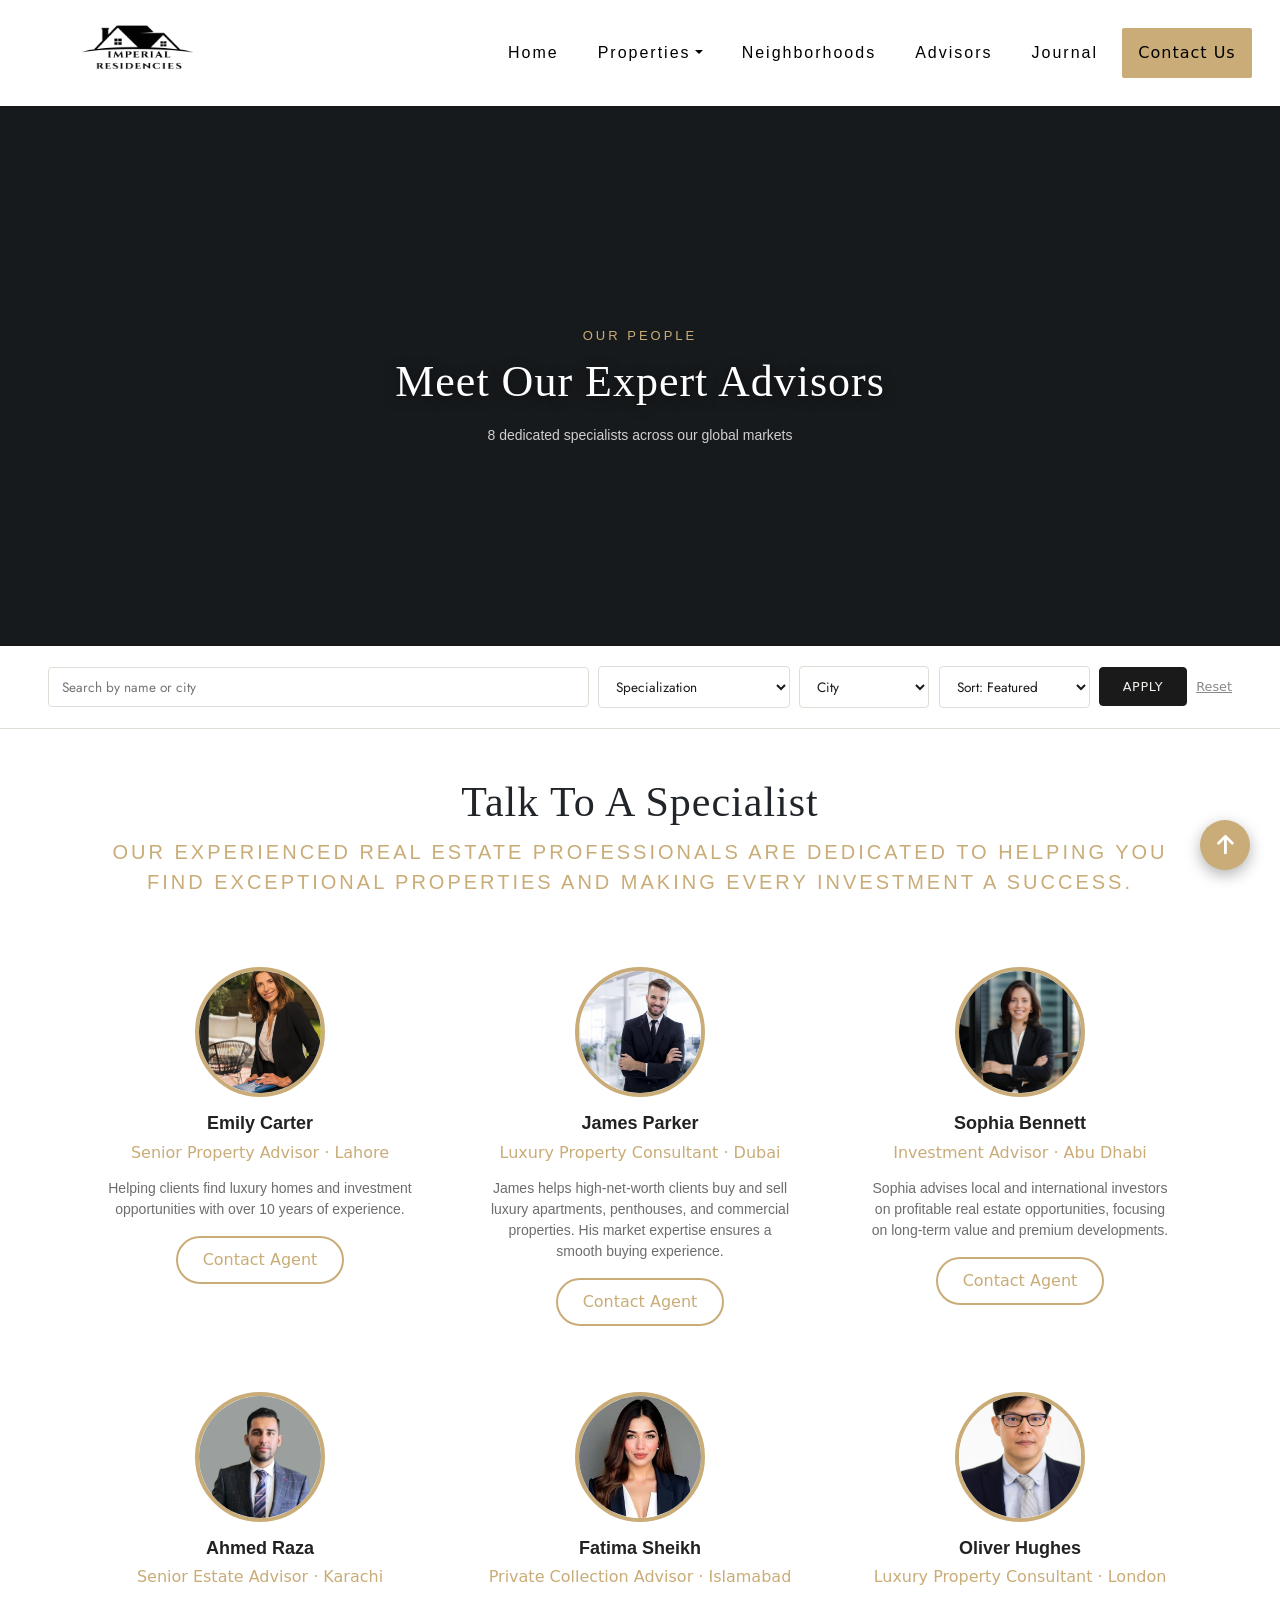
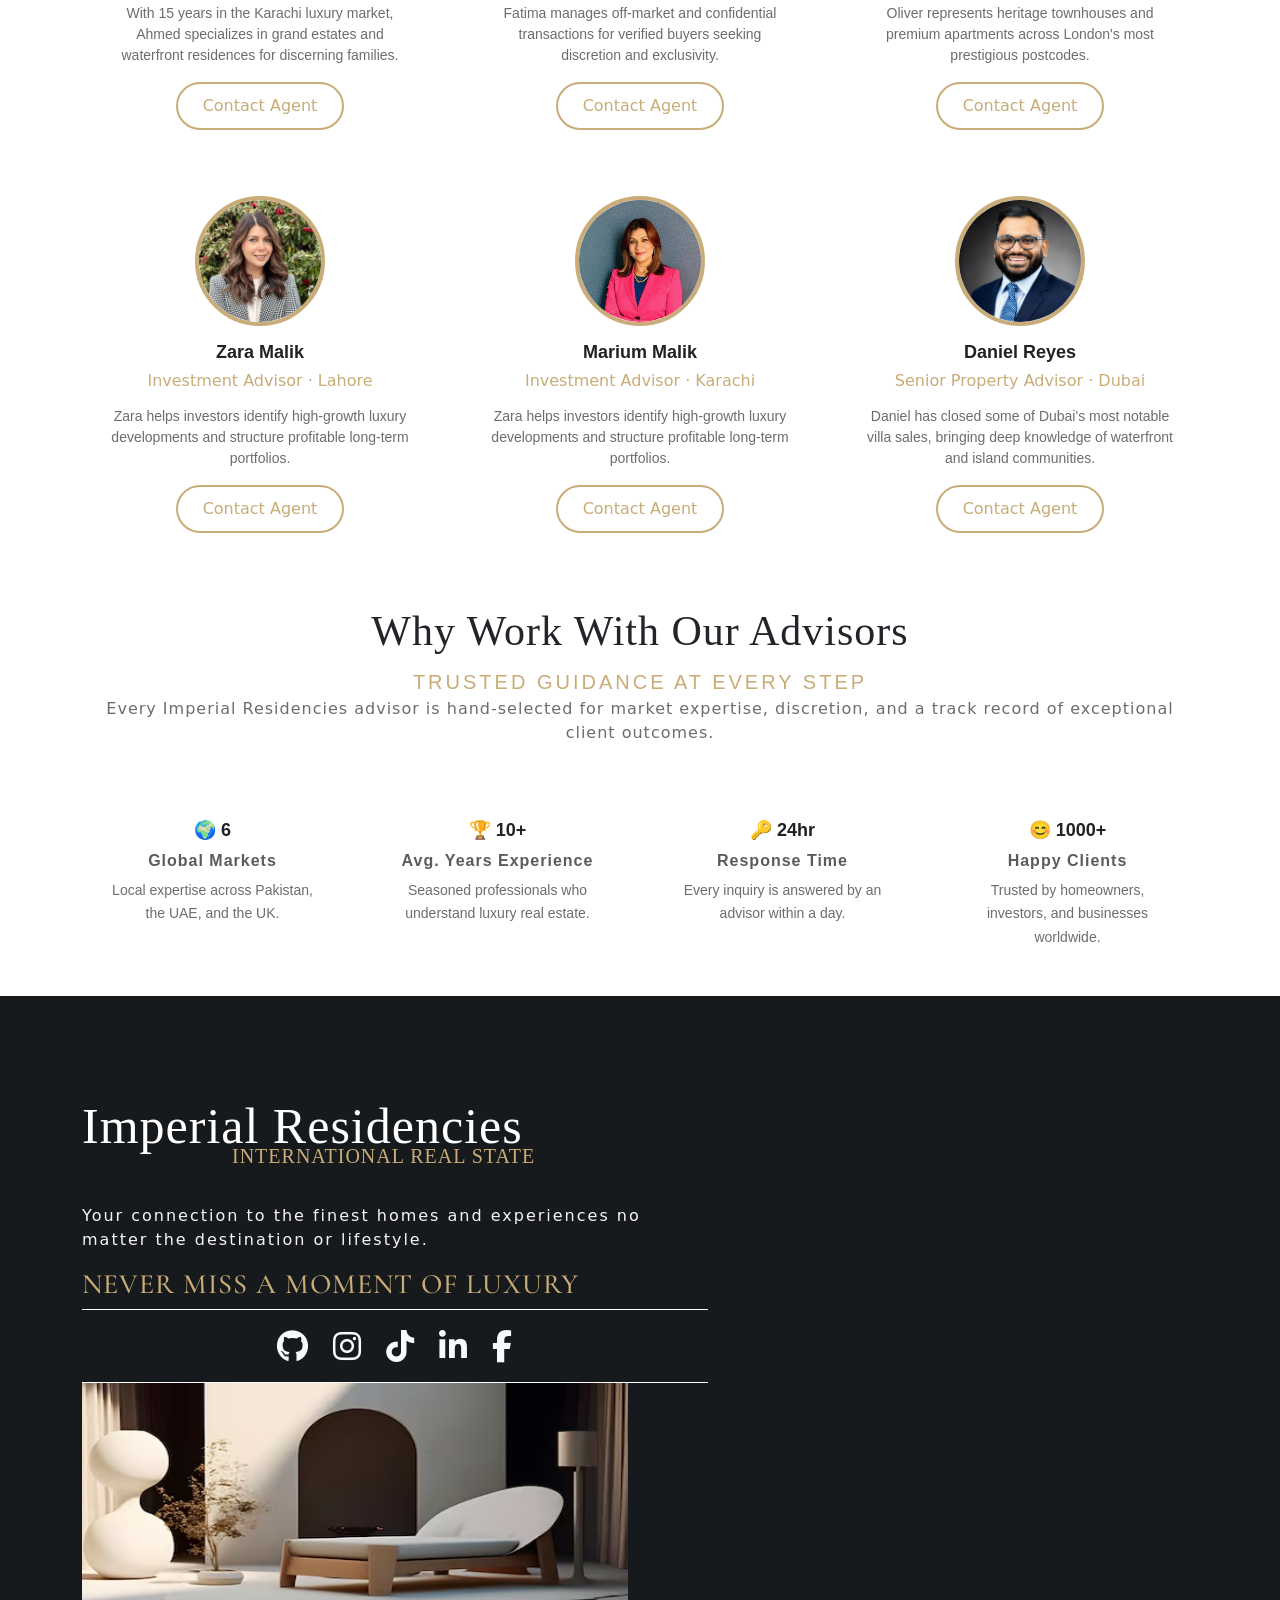
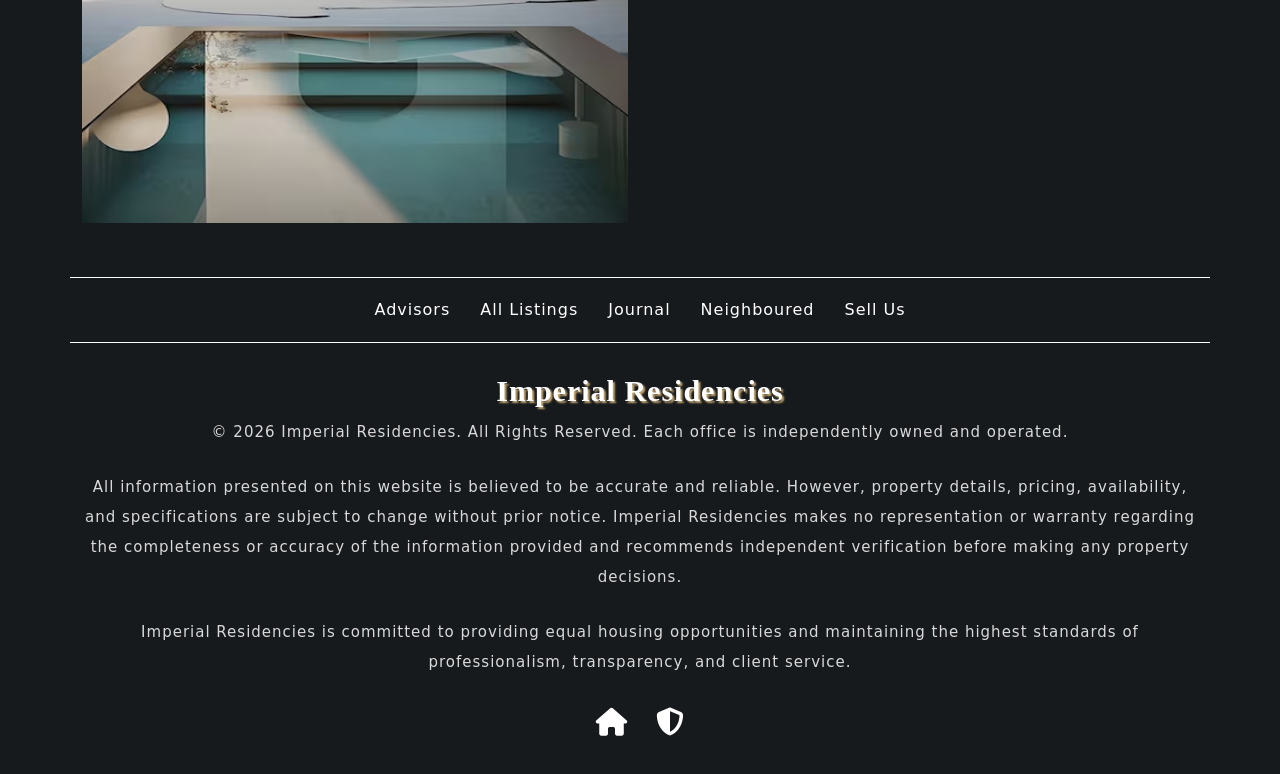
==== advisors.html @ 9792f2ef "this folder add in github" ====
<!DOCTYPE html>
<html lang="en">

<head>
    <meta charset="UTF-8">
    <meta name="viewport" content="width=device-width, initial-scale=1.0">
    <meta http-equiv="X-UA-Compatible" content="ie=edge">
    <meta name="Description" content="Meet the expert advisors of Imperial Residencies, dedicated to guiding you through every luxury real estate decision." />
    <link rel="stylesheet" href="https://cdnjs.cloudflare.com/ajax/libs/twitter-bootstrap/5.1.0/css/bootstrap.min.css">
    <link rel="stylesheet" href="https://cdnjs.cloudflare.com/ajax/libs/font-awesome/6.7.2/css/all.min.css">
    <link rel="stylesheet" href="assets/css/style.css">
    <title>Advisors - Imperial Residencies</title>
    <link rel="preconnect" href="https://fonts.googleapis.com">
    <link rel="preconnect" href="https://fonts.gstatic.com" crossorigin>
    <link
        href="https://fonts.googleapis.com/css2?family=Cormorant+Garamond:wght@400;500;600;700&family=Jost:wght@300;400;500&display=swap"
        rel="stylesheet">
    <link rel="stylesheet" href="style.css">
    <style>
        .advisor-col.is-hidden {
            display: none;
        }
    </style>
</head>

<body>

    <!-- navbar sec -->
    <nav class="navbar navbar-expand-lg bg">
        <div class="container-fluid">
            <img src="logo.png" alt="Logo" width="160" height="90" class="d-inline-block align-text-top mx-5">
            <button class="navbar-toggler" type="button" data-bs-toggle="collapse"
                data-bs-target="#navbarSupportedContent" aria-controls="navbarSupportedContent" aria-expanded="false"
                aria-label="Toggle navigation">
                <span class="navbar-toggler-icon"></span>
            </button>
            <div class="collapse navbar-collapse" id="navbarSupportedContent">
                <ul class="navbar-nav ms-auto mb-2 mb-lg-0">
                    <li class="nav-item"><a class="nav-link text-black" href="index.html">Home</a></li>
                    <li class="nav-item dropdown">
                        <a class="nav-link dropdown-toggle text-black" href="properties.html" role="button"
                            data-bs-toggle="dropdown" aria-expanded="false">Properties</a>
                        <ul class="dropdown-menu">
                            <li><a class="dropdown-item" href="listing.html">All Listings</a></li>
                            <li><a class="dropdown-item" href="privatecollection.html">Private Collection (off-market)</a></li>
                            <li><a class="dropdown-item" href="sell.html">Sell With Us</a></li>
                        </ul>
                    </li>
                    <li class="nav-item"><a class="nav-link text-black" href="neighboured.html">Neighborhoods</a></li>
                    <li class="nav-item"><a class="nav-link text-black active" aria-current="page" href="advisors.html">Advisors</a></li>
                    <li class="nav-item"><a class="nav-link text-black" href="journal.html">Journal</a></li>
                </ul>
                <a href="contact.html" class="nav-btn mx-3">Contact Us</a>
            </div>
        </div>
    </nav>

    <!-- hero sec -->
    <section class="listing-hero">
        <span class="eyebrow">Our People</span>
        <h1>Meet Our Expert Advisors</h1>
        <div class="listing-count" id="advisor-count-text">8 dedicated specialists across our global markets</div>
    </section>

    <!-- filter bar -->
    <section class="filter-bar container-fluid px-5">
        <input type="text" id="a-search" placeholder="Search by name or city">
        <select id="a-specialty">
            <option value="">Specialization</option>
            <option value="luxury villas">Luxury Villas</option>
            <option value="penthouses">Penthouses & Apartments</option>
            <option value="investment">Investment Advisory</option>
            <option value="estates">Grand Estates</option>
            <option value="off-market">Off-Market Sales</option>
        </select>
        <select id="a-city">
            <option value="">City</option>
            <option value="karachi">Karachi</option>
            <option value="islamabad">Islamabad</option>
            <option value="lahore">Lahore</option>
            <option value="dubai">Dubai</option>
            <option value="abu dhabi">Abu Dhabi</option>
            <option value="london">London</option>
        </select>
        <select id="a-sort">
            <option value="default">Sort: Featured</option>
            <option value="alpha-asc">Name: A to Z</option>
            <option value="alpha-desc">Name: Z to A</option>
            <option value="exp-desc">Most Experienced</option>
        </select>
        <button class="filter-apply-btn" onclick="applyAdvisorFilters()">Apply</button>
        <button class="filter-reset" onclick="resetAdvisorFilters()">Reset</button>
    </section>

    <!-- Advisors grid -->
    <div class="container mt-5">
        <div class="agent-heading-wrap">
            <h2 class="agent-heading">Talk To A Specialist</h2>
            <span class="agent-subtitle">Our experienced real estate professionals are dedicated to helping you find
                exceptional properties and making every investment a success.</span>
        </div>

        <div class="row mt-4" id="advisor-grid">

            <!-- Advisor 1 -->
            <div class="col-lg-4 col-md-6 advisor-col" data-name="emily carter" data-city="lahore"
                data-specialty="luxury villas" data-exp="10">
                <div class="agent-card text-center p-4">
                    <img src="assests/agents images/agents 1 img.jfif" alt="Emily Carter" class="agent-img">
                    <div class="agent-body">
                        <h3 class="agent-title mt-3">Emily Carter</h3>
                        <h6 class="designation">Senior Property Advisor · Lahore</h6>
                        <p class="mt-3 agent-text">
                            Helping clients find luxury homes and investment opportunities
                            with over 10 years of experience.
                        </p>
                        <button class="contact-btn" data-bs-toggle="modal" data-bs-target="#emilyModal">
                            Contact Agent
                        </button>
                    </div>
                </div>
            </div>

            <!-- Advisor 2 -->
            <div class="col-lg-4 col-md-6 advisor-col" data-name="james parker" data-city="dubai"
                data-specialty="penthouses" data-exp="8">
                <div class="agent-card text-center p-4">
                    <img src="assests/agents images/agent img 2.jfif" alt="James Parker" class="agent-img">
                    <div class="agent-body">
                        <h3 class="agent-title mt-3">James Parker</h3>
                        <h6 class="designation">Luxury Property Consultant · Dubai</h6>
                        <p class="mt-3 agent-text">
                            James helps high-net-worth clients buy and sell luxury apartments, penthouses, and
                            commercial properties. His market expertise ensures a smooth buying experience.
                        </p>
                        <button class="contact-btn" data-bs-toggle="modal" data-bs-target="#jamesModal">
                            Contact Agent
                        </button>
                    </div>
                </div>
            </div>

            <!-- Advisor 3 -->
            <div class="col-lg-4 col-md-6 advisor-col" data-name="sophia bennett" data-city="abu dhabi"
                data-specialty="investment" data-exp="12">
                <div class="agent-card text-center p-4">
                    <img src="assests/agents images/agent img 3.jfif" alt="Sophia Bennett" class="agent-img">
                    <div class="agent-body">
                        <h3 class="agent-title mt-3">Sophia Bennett</h3>
                        <h6 class="designation">Investment Advisor · Abu Dhabi</h6>
                        <p class="mt-3 agent-text">
                            Sophia advises local and international investors on profitable real estate opportunities,
                            focusing on long-term value and premium developments.
                        </p>
                        <button class="contact-btn" data-bs-toggle="modal" data-bs-target="#sophiaModal">
                            Contact Agent
                        </button>
                    </div>
                </div>
            </div>

            <!-- Advisor 4 -->
            <div class="col-lg-4 col-md-6 advisor-col mt-3" data-name="ahmed raza" data-city="karachi"
                data-specialty="estates" data-exp="15">
                <div class="agent-card text-center p-4">
                    <img src="assests/advisors images/ahmed raza.webp" alt="Ahmed Raza" class="agent-img">
                    <div class="agent-body">
                        <h3 class="agent-title mt-3">Ahmed Raza</h3>
                        <h6 class="designation">Senior Estate Advisor · Karachi</h6>
                        <p class="mt-3 agent-text">
                            With 15 years in the Karachi luxury market, Ahmed specializes in grand estates and
                            waterfront residences for discerning families.
                        </p>
                        <button class="contact-btn" data-bs-toggle="modal" data-bs-target="#ahmedModal">
                            Contact Agent
                        </button>
                    </div>
                </div>
            </div>

            <!-- Advisor 5 -->
            <div class="col-lg-4 col-md-6 advisor-col mt-3" data-name="fatima sheikh" data-city="islamabad"
                data-specialty="off-market" data-exp="9">
                <div class="agent-card text-center p-4">
                    <img src="assests/advisors images/fatima sheikh.jfif" alt="Fatima Sheikh" class="agent-img">
                    <div class="agent-body">
                        <h3 class="agent-title mt-3">Fatima Sheikh</h3>
                        <h6 class="designation">Private Collection Advisor · Islamabad</h6>
                        <p class="mt-3 agent-text">
                            Fatima manages off-market and confidential transactions for verified buyers seeking
                            discretion and exclusivity.
                        </p>
                        <button class="contact-btn" data-bs-toggle="modal" data-bs-target="#fatimaModal">
                            Contact Agent
                        </button>
                    </div>
                </div>
            </div>

            <!-- Advisor 6 -->
            <div class="col-lg-4 col-md-6 advisor-col mt-3" data-name="oliver hughes" data-city="london"
                data-specialty="penthouses" data-exp="11">
                <div class="agent-card text-center p-4">
                    <img src="assests/advisors images/Oliver Hughes.jpg" alt="Oliver Hughes" class="agent-img">
                    <div class="agent-body">
                        <h3 class="agent-title mt-3">Oliver Hughes</h3>
                        <h6 class="designation">Luxury Property Consultant · London</h6>
                        <p class="mt-3 agent-text">
                            Oliver represents heritage townhouses and premium apartments across London's most
                            prestigious postcodes.
                        </p>
                        <button class="contact-btn" data-bs-toggle="modal" data-bs-target="#oliverModal">
                            Contact Agent
                        </button>
                    </div>
                </div>
            </div>

            <!-- Advisor 7 -->
            <div class="col-lg-4 col-md-6 advisor-col mt-3" data-name="zara malik" data-city="lahore"
                data-specialty="investment" data-exp="7">
                <div class="agent-card text-center p-4">
                    <img src="assests/advisors images/zara malik.jfif" alt="Zara Malik" class="agent-img">
                    <div class="agent-body">
                        <h3 class="agent-title mt-3">Zara Malik</h3>
                        <h6 class="designation">Investment Advisor · Lahore</h6>
                        <p class="mt-3 agent-text">
                            Zara helps investors identify high-growth luxury developments and structure profitable
                            long-term portfolios.
                        </p>
                        <button class="contact-btn" data-bs-toggle="modal" data-bs-target="#zaraModal">
                            Contact Agent
                        </button>
                    </div>
                </div>
            </div>
<!-- Advisor 8 -->
            <div class="col-lg-4 col-md-6 advisor-col mt-3" data-name="zara malik" data-city="lahore"
                data-specialty="investment" data-exp="7">
                <div class="agent-card text-center p-4">
                    <img src="assests/advisors images/marium malik.jfif" alt="Marium Malik" class="agent-img">
                    <div class="agent-body">
                        <h3 class="agent-title mt-3">Marium Malik</h3>
                        <h6 class="designation">Investment Advisor · Karachi</h6>
                        <p class="mt-3 agent-text">
                            Zara helps investors identify high-growth luxury developments and structure profitable
                            long-term portfolios.
                        </p>
                        <button class="contact-btn" data-bs-toggle="modal" data-bs-target="#zaraModal">
                            Contact Agent
                        </button>
                    </div>
                </div>
            </div>
            <!-- Advisor 9 -->
            <div class="col-lg-4 col-md-6 advisor-col mt-3" data-name="daniel reyes" data-city="dubai"
                data-specialty="luxury villas" data-exp="14">
                <div class="agent-card text-center p-4">
                    <img src="assests/advisors images/daniyal reyes.jpg" alt="Daniel Reyes" class="agent-img">
                    <div class="agent-body">
                        <h3 class="agent-title mt-3">Daniel Reyes</h3>
                        <h6 class="designation">Senior Property Advisor · Dubai</h6>
                        <p class="mt-3 agent-text">
                            Daniel has closed some of Dubai's most notable villa sales, bringing deep knowledge of
                            waterfront and island communities.
                        </p>
                        <button class="contact-btn" data-bs-toggle="modal" data-bs-target="#danielModal">
                            Contact Agent
                        </button>
                    </div>
                </div>
            </div>

        </div>

        <div class="no-results" id="a-no-results">No advisors match your search — try resetting the filters.</div>
    </div>

    <!-- Contact Modals -->
    <div class="modal fade" id="emilyModal" tabindex="-1">
        <div class="modal-dialog modal-dialog-centered">
            <div class="modal-content custom-modal">
                <div class="modal-header border-0">
                    <h4 class="modal-title">Contact Emily Carter</h4>
                    <button type="button" class="btn-close btn-close-white" data-bs-dismiss="modal"></button>
                </div>
                <div class="modal-body">
                    <form>
                        <input type="text" class="form-control mb-3" placeholder="Full Name">
                        <input type="email" class="form-control mb-3" placeholder="Email Address">
                        <input type="tel" class="form-control mb-3" placeholder="Phone Number">
                        <textarea class="form-control mb-3" rows="4" placeholder="Write your message..."></textarea>
                        <button class="contact-btn w-100 text-black">Send Inquiry</button>
                    </form>
                </div>
            </div>
        </div>
    </div>

    <div class="modal fade" id="jamesModal" tabindex="-1">
        <div class="modal-dialog modal-dialog-centered">
            <div class="modal-content custom-modal">
                <div class="modal-header border-0">
                    <h4 class="modal-title">Contact James Parker</h4>
                    <button type="button" class="btn-close btn-close-white" data-bs-dismiss="modal"></button>
                </div>
                <div class="modal-body">
                    <form>
                        <input type="text" class="form-control mb-3" placeholder="Full Name">
                        <input type="email" class="form-control mb-3" placeholder="Email Address">
                        <input type="tel" class="form-control mb-3" placeholder="Phone Number">
                        <textarea class="form-control mb-3" rows="4" placeholder="Write your message..."></textarea>
                        <button class="contact-btn w-100 text-black">Send Inquiry</button>
                    </form>
                </div>
            </div>
        </div>
    </div>

    <div class="modal fade" id="sophiaModal" tabindex="-1">
        <div class="modal-dialog modal-dialog-centered">
            <div class="modal-content custom-modal">
                <div class="modal-header border-0">
                    <h4 class="modal-title">Contact Sophia Bennett</h4>
                    <button type="button" class="btn-close btn-close-white" data-bs-dismiss="modal"></button>
                </div>
                <div class="modal-body">
                    <form>
                        <input type="text" class="form-control mb-3" placeholder="Full Name">
                        <input type="email" class="form-control mb-3" placeholder="Email Address">
                        <input type="tel" class="form-control mb-3" placeholder="Phone Number">
                        <textarea class="form-control mb-3" rows="4" placeholder="Write your message..."></textarea>
                        <button class="contact-btn w-100 text-black">Send Inquiry</button>
                    </form>
                </div>
            </div>
        </div>
    </div>

    <div class="modal fade" id="ahmedModal" tabindex="-1">
        <div class="modal-dialog modal-dialog-centered">
            <div class="modal-content custom-modal">
                <div class="modal-header border-0">
                    <h4 class="modal-title">Contact Ahmed Raza</h4>
                    <button type="button" class="btn-close btn-close-white" data-bs-dismiss="modal"></button>
                </div>
                <div class="modal-body">
                    <form>
                        <input type="text" class="form-control mb-3" placeholder="Full Name">
                        <input type="email" class="form-control mb-3" placeholder="Email Address">
                        <input type="tel" class="form-control mb-3" placeholder="Phone Number">
                        <textarea class="form-control mb-3" rows="4" placeholder="Write your message..."></textarea>
                        <button class="contact-btn w-100 text-black">Send Inquiry</button>
                    </form>
                </div>
            </div>
        </div>
    </div>

    <div class="modal fade" id="fatimaModal" tabindex="-1">
        <div class="modal-dialog modal-dialog-centered">
            <div class="modal-content custom-modal">
                <div class="modal-header border-0">
                    <h4 class="modal-title">Contact Fatima Sheikh</h4>
                    <button type="button" class="btn-close btn-close-white" data-bs-dismiss="modal"></button>
                </div>
                <div class="modal-body">
                    <form>
                        <input type="text" class="form-control mb-3" placeholder="Full Name">
                        <input type="email" class="form-control mb-3" placeholder="Email Address">
                        <input type="tel" class="form-control mb-3" placeholder="Phone Number">
                        <textarea class="form-control mb-3" rows="4" placeholder="Write your message..."></textarea>
                        <button class="contact-btn w-100 text-black">Send Inquiry</button>
                    </form>
                </div>
            </div>
        </div>
    </div>

    <div class="modal fade" id="oliverModal" tabindex="-1">
        <div class="modal-dialog modal-dialog-centered">
            <div class="modal-content custom-modal">
                <div class="modal-header border-0">
                    <h4 class="modal-title">Contact Oliver Hughes</h4>
                    <button type="button" class="btn-close btn-close-white" data-bs-dismiss="modal"></button>
                </div>
                <div class="modal-body">
                    <form>
                        <input type="text" class="form-control mb-3" placeholder="Full Name">
                        <input type="email" class="form-control mb-3" placeholder="Email Address">
                        <input type="tel" class="form-control mb-3" placeholder="Phone Number">
                        <textarea class="form-control mb-3" rows="4" placeholder="Write your message..."></textarea>
                        <button class="contact-btn w-100 text-black">Send Inquiry</button>
                    </form>
                </div>
            </div>
        </div>
    </div>

    <div class="modal fade" id="zaraModal" tabindex="-1">
        <div class="modal-dialog modal-dialog-centered">
            <div class="modal-content custom-modal">
                <div class="modal-header border-0">
                    <h4 class="modal-title">Contact Zara Malik</h4>
                    <button type="button" class="btn-close btn-close-white" data-bs-dismiss="modal"></button>
                </div>
                <div class="modal-body">
                    <form>
                        <input type="text" class="form-control mb-3" placeholder="Full Name">
                        <input type="email" class="form-control mb-3" placeholder="Email Address">
                        <input type="tel" class="form-control mb-3" placeholder="Phone Number">
                        <textarea class="form-control mb-3" rows="4" placeholder="Write your message..."></textarea>
                        <button class="contact-btn w-100 text-black">Send Inquiry</button>
                    </form>
                </div>
            </div>
        </div>
    </div>

    <div class="modal fade" id="danielModal" tabindex="-1">
        <div class="modal-dialog modal-dialog-centered">
            <div class="modal-content custom-modal">
                <div class="modal-header border-0">
                    <h4 class="modal-title">Contact Daniel Reyes</h4>
                    <button type="button" class="btn-close btn-close-white" data-bs-dismiss="modal"></button>
                </div>
                <div class="modal-body">
                    <form>
                        <input type="text" class="form-control mb-3" placeholder="Full Name">
                        <input type="email" class="form-control mb-3" placeholder="Email Address">
                        <input type="tel" class="form-control mb-3" placeholder="Phone Number">
                        <textarea class="form-control mb-3" rows="4" placeholder="Write your message..."></textarea>
                        <button class="contact-btn w-100 text-black">Send Inquiry</button>
                    </form>
                </div>
            </div>
        </div>
    </div>

    <!-- Why work with an advisor sec -->
    <div class="container mt-5">
        <div class="chosen-heading-wrap">
            <h2 class="chosen-heading">Why Work With Our Advisors</h2>
            <span class="chosen-subtitle">Trusted Guidance At Every Step</span>
            <p class="chosen-paragraph">Every Imperial Residencies advisor is hand-selected for market expertise,
                discretion, and a track record of exceptional client outcomes.</p>
        </div>
        <div class="row">
            <div class="col-lg-3 col-md-6">
                <div class="choose-sec-card">
                    <div class="choose-sec-body">
                        <h5 class="choose-sec-title">🌍 6</h5>
                        <h6 class="choose-sec-subtitle mb-2 text-body-secondary">Global Markets</h6>
                        <p class="choose-sec-text">Local expertise across Pakistan, the UAE, and the UK.</p>
                    </div>
                </div>
            </div>
            <div class="col-lg-3 col-md-6">
                <div class="choose-sec-card">
                    <div class="choose-sec-body">
                        <h5 class="choose-sec-title">🏆 10+</h5>
                        <h6 class="choose-sec-subtitle mb-2 text-body-secondary">Avg. Years Experience</h6>
                        <p class="choose-sec-text">Seasoned professionals who understand luxury real estate.</p>
                    </div>
                </div>
            </div>
            <div class="col-lg-3 col-md-6">
                <div class="choose-sec-card">
                    <div class="choose-sec-body">
                        <h5 class="choose-sec-title">🔑 24hr</h5>
                        <h6 class="choose-sec-subtitle mb-2 text-body-secondary">Response Time</h6>
                        <p class="choose-sec-text">Every inquiry is answered by an advisor within a day.</p>
                    </div>
                </div>
            </div>
            <div class="col-lg-3 col-md-6">
                <div class="choose-sec-card">
                    <div class="choose-sec-body">
                        <h5 class="choose-sec-title">😊 1000+</h5>
                        <h6 class="choose-sec-subtitle mb-2 text-body-secondary">Happy Clients</h6>
                        <p class="choose-sec-text">Trusted by homeowners, investors, and businesses worldwide.</p>
                    </div>
                </div>
            </div>
        </div>
    </div>

    <!-- footer sec -->
    <section class="footer-sec">
        <div class="container">
            <div class="row footer-row-margin">
                <div class="col-lg-4 col-sm-12 footer-content">
                    <h2>Imperial Residencies</h2>
                    <span>INTERNATIONAL REAL STATE</span>
                    <P>Your connection to the finest homes and experiences no matter the destination or lifestyle.</P>
                    <h3>NEVER MISS A MOMENT OF LUXURY</h3>
                    <div class="footer-social-links gap-4">
                        <a href="https://github.com/aiman-malik87" target="_blank"><i
                                class="fa-brands fa-github text-light fs-2"></i></a>
                        <a href="#" target="_blank"> <i class="fa-brands fa-instagram text-light fs-2"></i></a>
                        <a href="#" target="_blank"><i class="fa-brands fa-tiktok text-light fs-2"></i></a>
                        <a href="#" target="_blank"><i class="fa-brands fa-linkedin-in text-light fs-2"></i></a>
                        <a href="#" target="_blank"><i class="fa-brands fa-facebook-f text-light fs-2"></i></a>
                    </div>
                </div>

                <div class="col-lg-6 col-sm-12 footer-img">
                    <img src="assests/footer img.avif" class="img-fluid" alt="footer img">
                </div>
            </div>

            <div class="row footer-sec2 g-4">
                <div class="col-12 footer-social-links">
                    <a href="advisors.html">Advisors</a>
                    <a href="listing.html">All Listings</a>
                    <a href="journal.html">Journal</a>
                    <a href="neighboured.html">Neighboured</a>
                    <a href="sell.html">Sell Us</a>
                </div>
            </div>
            <!-- Footer Bottom -->
            <div class="row footer-bottom">
                <div class="col-lg-12 text-center">
                    <h3 class="footer-bottom-heading">Imperial Residencies</h3>
                    <p class="copyright">
                        © 2026 Imperial Residencies. All Rights Reserved.
                        Each office is independently owned and operated.
                    </p>

                    <p class="disclaimer">
                        All information presented on this website is believed to be accurate and reliable.
                        However, property details, pricing, availability, and specifications are subject
                        to change without prior notice. Imperial Residencies makes no representation or
                        warranty regarding the completeness or accuracy of the information provided and
                        recommends independent verification before making any property decisions.
                    </p>

                    <p class="policy">
                        Imperial Residencies is committed to providing equal housing opportunities and
                        maintaining the highest standards of professionalism, transparency, and client service.
                    </p>

                    <div class="footer-icons">
                        <i class="fa-solid fa-house"></i>
                        <i class="fa-solid fa-shield-halved"></i>
                    </div>
                </div>
                <a href="#" class="scroll-top">
                    <i class="fa-solid fa-arrow-up"></i>
                </a>
            </div>
        </div>
    </section>

    <script>
        function applyAdvisorFilters() {
            const search = document.getElementById('a-search').value.trim().toLowerCase();
            const specialty = document.getElementById('a-specialty').value;
            const city = document.getElementById('a-city').value;
            const sort = document.getElementById('a-sort').value;

            const grid = document.getElementById('advisor-grid');
            const cards = Array.from(grid.querySelectorAll('.advisor-col'));
            let visibleCount = 0;

            cards.forEach(card => {
                const name = card.dataset.name;
                const cCity = card.dataset.city;
                const cSpecialty = card.dataset.specialty;

                const matches =
                    (!search || name.includes(search) || cCity.includes(search)) &&
                    (!specialty || cSpecialty === specialty) &&
                    (!city || cCity === city);

                card.classList.toggle('is-hidden', !matches);
                if (matches) visibleCount++;
            });

            if (sort !== 'default') {
                const visibleCards = cards.filter(c => !c.classList.contains('is-hidden'));
                visibleCards.sort((a, b) => {
                    if (sort === 'alpha-asc') return a.dataset.name.localeCompare(b.dataset.name);
                    if (sort === 'alpha-desc') return b.dataset.name.localeCompare(a.dataset.name);
                    if (sort === 'exp-desc') return parseInt(b.dataset.exp, 10) - parseInt(a.dataset.exp, 10);
                    return 0;
                });
                visibleCards.forEach(c => grid.appendChild(c));
            }

            document.getElementById('a-no-results').style.display = visibleCount === 0 ? 'block' : 'none';
            document.getElementById('advisor-count-text').textContent = visibleCount + ' dedicated specialists across our global markets';
        }

        function resetAdvisorFilters() {
            document.getElementById('a-search').value = '';
            document.getElementById('a-specialty').value = '';
            document.getElementById('a-city').value = '';
            document.getElementById('a-sort').value = 'default';
            applyAdvisorFilters();
        }
    </script>

    <script src="https://cdnjs.cloudflare.com/ajax/libs/popper.js/2.9.2/umd/popper.min.js"></script>
    <script src="https://cdnjs.cloudflare.com/ajax/libs/twitter-bootstrap/5.1.0/js/bootstrap.min.js"></script>
    <script src="script.js"></script>

</body>

</html>
---- style.css ----
* {
    margin: 0%;
    padding: 0%;
}

/* top navigation sec */

html {
    scroll-behavior: smooth;
}

:root {
    --line: #e0ddd6;
    --clay: #c9ac77;
    --muted: #888;
    --charcoal: #1a1a1a;
    --stone: #f2f0eb;
}

body {
    margin: 0;
    padding: 0;
    overflow-x: hidden;
}

.top-container {
    height: 35px;
    width: 100%;
    background-color: #e5ebef;
}

.modal-btn {
    color: black;
    font-weight: 300;
    border: none;
    background-color: transparent;
    padding-left: 1420px;
    font-size: medium;
    display: flex;
    justify-content: center;
    letter-spacing: 1px;
}

.modal-signin {
    font-family: 'Times New Roman', Times, serif;
    font-size: 30px;
    margin-top: 90px;

}

.modal-input-sz {
    width: 650px;
    height: 60px;
    border: solid 2px #c9ac77;
    margin: 90px 20px 0px 20px;
    color: rgb(121, 116, 116);
}

.modal-input-sz-bg {
    background-color: #c9ac77;
    color: black;
    width: 650px;
    height: 50px;
    border: solid 2px #c9ac77;
    margin: 15px 20px 0px 20px;
    border-radius: 4px;
}

#exampleModalToggle .modal-content {
    height: 520px;
    width: 750px;
}

.modal-header {
    border-bottom: none;
    position: relative;
}

.modal-title {
    position: absolute;
    left: 50%;
    transform: translateX(-50%);
    margin: 0;
    /* font-size: 60px; */
}

.modal-footer {
    border-top: none;
}

.form-control:focus {
    border-color: transparent !important;
    box-shadow: none !important;
    outline: 0 !important;
}

.form-control:hover {
    border-color: transparent;
}

.links {
    display: flex;
    justify-content: center;
    align-items: center;
    gap: 8px;
    margin-top: 20px;
    flex-direction: column;

}

.links a {
    color: black;
    font-weight: 600;
}

.btn-close:hover {
    background-color: transparent !important;
    box-shadow: none !important;
}

/* navbar sec */
.bg {
    background-color: white;
    box-shadow: 4px 4px 3px rgb(233, 229, 229);
}

.navbar-nav {
    display: flex;
    align-items: center;
    gap: 23px;
    font-weight: 400;
}

.navbar-nav .nav-link {
    letter-spacing: 2px;
}

.nav-btn {
    background-color: #c9ac77;
    color: black;
    height: 50px;
    width: 130px;
    border-radius: 2px;
    margin-right: 50px;
    display: flex;
    align-items: center;
    justify-content: center;
    letter-spacing: 1px;
    text-decoration: none;
}

.nav-btn:hover {
    background-color: #aa9163;
    color: black;
}

.nav-item:hover {
    border-bottom: solid 2px #c9ac77;

}

.nav-item a {
    letter-spacing: 1px;
    font-family: 'Segoe UI', Tahoma, Geneva, Verdana, sans-serif;
}



.hero {

    position: relative;
    height: 80vh;
    overflow: hidden;

}

.hero video {

    position: absolute;
    top: 50%;
    left: 50%;

    width: 100%;
    height: 100%;

    object-fit: cover;

    transform: translate(-50%, -50%) scale(1.15);

    animation: zoom 18s linear infinite alternate;

}

@keyframes zoom {

    from {
        transform: translate(-50%, -50%) scale(1.1);
    }

    to {
        transform: translate(-50%, -50%) scale(1.25);
    }

}

.overlay {

    position: absolute;
    inset: 0;

    background: rgba(0, 0, 0, .45);

}

.hero-content {

    position: absolute;

    top: 50%;
    left: 50%;

    transform: translate(-50%, -50%);

    text-align: center;

    color: white;

    z-index: 5;

}

.hero-content h1 {

    font-size: 70px;

    font-weight: 700;

    margin-bottom: 20px;

    letter-spacing: 2px;

}

.hero-content p {

    font-size: 22px;

    margin-bottom: 40px;

}

.search-box {

    width: 800px;

    background: rgba(255, 255, 255, .15);

    backdrop-filter: blur(20px);

    border: 1px solid rgba(255, 255, 255, .3);

    border-radius: 60px;

    display: flex;

    overflow: hidden;

}

.search-box input {

    flex: 1;

    border: none;

    outline: none;

    background: transparent;

    color: white;

    padding: 22px;

    font-size: 18px;

}

.search-box input::placeholder {

    color: white;

}

.search-box button {

    width: 180px;

    border: none;

    background: #c9ac77;

    color: white;

    font-size: 18px;

    cursor: pointer;

}

.scroll-down {

    position: absolute;

    bottom: 35px;

    left: 50%;

    transform: translateX(-50%);

    color: white;

    font-size: 35px;

    animation: updown 1.5s infinite;

    z-index: 10;

}

@keyframes updown {

    0% {

        transform: translate(-50%, 0);

    }

    50% {

        transform: translate(-50%, 12px);

    }

    100% {

        transform: translate(-50%, 0);

    }

}

@media(max-width:992px) {

    .hero-content h1 {

        font-size: 45px;

    }

    .search-box {

        width: 90%;

    }

}

@media(max-width:576px) {

    .hero-content h1 {

        font-size: 32px;

    }

    .hero-content p {

        font-size: 16px;

    }

    .search-box {

        flex-direction: column;

        border-radius: 20px;

    }

    .search-box button {

        width: 100%;
        padding: 18px;

    }

}

/* content sec */

.sec-1 {
    position: relative;

}

.content-1 {
    background-color: #F2F5F7;
    width: 60%;
    height: 60vh;

}

.content-1 h1 {
    width: 600px;
    letter-spacing: 2px;
    padding: 150px 0px 0px 50px;
    font-family: 'Times New Roman', Times, serif;
    font-size: 50px;
}

.content-1 p {
    width: 600px;
    letter-spacing: 1px;
    padding: 40px 0px 0px 50px;
    color: rgb(85, 84, 84);
    font-family: sans-serif;

}

.content-1-img img {
    height: 50vh;
    width: 43%;
    position: absolute;
    top: 40px;
    right: 10px;
}

.sec-2 {
    position: relative;
    height: 600px;

}

.content-2 {
    background-color: #F2F5F7;
    width: 60%;
    height: 60vh;
    min-height: 60vh;
    position: absolute;
    right: 0;
    top: 80px;

}

.content-2 h1 {
    width: 600px;
    letter-spacing: 2px;
    padding: 150px 0px 0px 70px;
    font-family: 'Times New Roman', Times, serif;
    font-size: 50px;
}

.content-2 p {
    width: 650px;
    letter-spacing: 1px;
    padding: 40px 0px 0px 70px;
    color: rgb(85, 84, 84);
    font-family: sans-serif;

}

.content-2-img img {
    width: 43%;
    z-index: 2;
    height: 50vh;
    object-fit: cover;
    position: absolute;
    left: 0;
    top: 120px;

}

.featured-heading {
    letter-spacing: 1px;
    padding: 0px;
    font-family: 'Times New Roman', Times, serif;
    font-size: 50px;
}

/* ===================== */
/* Featured Properties    */
/* ===================== */

.featured-section {
    margin-top: 60px;
    margin-bottom: 80px;
}

.featured-heading-wrap {
    text-align: center;
    margin-bottom: 45px;
}

.featured-subtitle {
    display: block;
    color: #c9ac77;
    letter-spacing: 3px;
    text-transform: uppercase;
    font-size: 14px;
    font-family: sans-serif;
    margin-bottom: 10px;
}

.featured-heading {
    letter-spacing: 1px;
    padding: 0px;
    font-family: 'Times New Roman', Times, serif;
    font-size: 42px;
    margin: 0;
}

.property-card {
    background: #fff;
    border-radius: 6px;
    overflow: hidden;
    box-shadow: 0 4px 18px rgba(0, 0, 0, 0.08);
    transition: transform .35s ease, box-shadow .35s ease;
    height: 100%;
    display: flex;
    flex-direction: column;
}

.property-card:hover {
    transform: translateY(-8px);
    box-shadow: 0 14px 30px rgba(0, 0, 0, 0.14);
}

.property-img-wrap {
    position: relative;
    height: 240px;
    overflow: hidden;
}

.property-img {
    width: 100%;
    height: 100%;
    object-fit: cover;
    display: block;
    transition: transform .5s ease;
}

.property-card:hover .property-img {
    transform: scale(1.08);
}

.property-badge {
    position: absolute;
    top: 16px;
    left: 16px;
    background: #c9ac77;
    color: #fff;
    font-size: 12px;
    letter-spacing: 1px;
    text-transform: uppercase;
    padding: 6px 14px;
    border-radius: 3px;
    font-family: sans-serif;
}

.property-body {
    padding: 22px 24px 26px 24px;
    flex: 1;
    display: flex;
    flex-direction: column;
}

.property-price {
    font-family: 'Times New Roman', Times, serif;
    font-size: 26px;
    color: #1a1a1a;
    margin-bottom: 6px;
}

.property-title {
    font-family: sans-serif;
    font-size: 18px;
    font-weight: 600;
    color: #222;
    margin-bottom: 8px;
}

.property-location {
    color: rgb(110, 108, 108);
    font-size: 14px;
    margin-bottom: 16px;
    font-family: sans-serif;
}

.property-location i {
    color: #c9ac77;
    margin-right: 5px;
}

.property-specs {
    display: flex;
    gap: 16px;
    border-top: 1px solid #eee;
    padding-top: 14px;
    margin-bottom: 20px;
    font-size: 13px;
    color: #555;
    font-family: sans-serif;
    flex-wrap: wrap;
}

.property-specs i {
    color: #c9ac77;
    margin-right: 4px;
}

.property-btn {
    margin-top: auto;
    display: inline-block;
    text-align: center;
    background: transparent;
    border: 2px solid #c9ac77;
    color: #1a1a1a;
    text-decoration: none;
    padding: 10px 0;
    border-radius: 3px;
    letter-spacing: 1px;
    font-size: 14px;
    font-family: sans-serif;
    transition: background .3s ease, color .3s ease;
}

.property-btn:hover {
    background: #c9ac77;
    color: #fff;
}

/* Property Details Modal */
.property-modal-price {
    font-family: 'Times New Roman', Times, serif;
    font-size: 26px;
    color: #1a1a1a;
    font-weight: 600;
    margin-bottom: 4px;
}

.custom-modal {
    max-height: 90vh;
    overflow-y: auto;
}

.custom-modal .modal-body img.img-fluid {
    height: 260px;
    width: 100%;
    object-fit: cover;
    border-radius: 10px;
    margin-bottom: 20px;
}

.custom-modal .modal-body p {
    font-family: sans-serif;
    color: rgb(85, 84, 84);
    letter-spacing: 0.5px;
    line-height: 1.8;
    margin-bottom: 10px;
}

.custom-modal .modal-body strong {
    color: #1a1a1a;
}

.featured-view-all {
    text-align: center;
    margin-top: 45px;
}


.view-all-btn {
    display: inline-block;
    background: #1a1a1a;
    color: #fff;
    text-decoration: none;
    padding: 14px 40px;
    letter-spacing: 2px;
    text-transform: uppercase;
    font-size: 13px;
    border-radius: 2px;
    transition: background .3s ease;
    font-family: sans-serif;
}

.view-all-btn:hover {
    background: #c9ac77;
    color: #fff;
}

@media(max-width:768px) {
    .featured-heading {
        font-size: 30px;
    }

    .property-img-wrap {
        height: 200px;
    }
}

/* neighboured section */
.neighboured-hero{
    position:relative;
    height:60vh;
    background:url("assests/neighbour\ hero\ img.jfif");
    background-size:cover;
    background-position:center;
    display:flex;
    justify-content:center;
    align-items:center;
    text-align:center;
    overflow:hidden;
}

.neighbouredhero-overlay{
    position:absolute;
    inset:0;
    background:rgba(0,0,0,.45);
}

.neighbouredhero-content{
    position:relative;
    z-index:2;
    color:white;
}

.neighbouredhero-content h1{
    font-size:70px;
    font-family:'Cormorant Garamond',serif;
}

.neighbouredhero-content p{
    width:650px;
    max-width:90%;
    margin:auto;
    font-size:18px;
}

.neighbouredhero-content .eyebrow{
    color:#c9ac77;
    letter-spacing:4px;
    text-transform:uppercase;
}

.neighboured-section {
    margin-top: 60px;
}

.neighboured-card {
    background: #fff;
    border-radius: 6px;
    overflow: hidden;
    box-shadow: 0 4px 18px rgba(0, 0, 0, 0.08);
    transition: transform .35s ease, box-shadow .35s ease;
    height: 100%;
    display: flex;
    flex-direction: column;
}

.neighboured-heading-wrap {
    text-align: center;
    margin-bottom: 45px;
}

.neighboured-heading {
    letter-spacing: 1px;
    padding: 0px;
    font-family: 'Times New Roman', Times, serif;
    font-size: 42px;
    margin: 0;
}

.neighboured-subtitle {
    display: block;
    color: #c9ac77;
    letter-spacing: 3px;
    text-transform: uppercase;
    font-size: 20px;
    font-family: sans-serif;
    margin-top: 10px;

}

.neighboured-img-wrap {
    position: relative;
    height: 280px;
    overflow: hidden;
}
.neighboured-img-wrap img{

    width:100%;

    height:100%;

    object-fit:cover;

    transition:.7s;

}

.neighboured-card:hover img{

    transform:scale(1.1);

}
.neighboured-img-wrap::after{

content:"";

position:absolute;

inset:0;

background:linear-gradient(to top,
rgba(0,0,0,.70),
rgba(0,0,0,.10));

opacity:0;

transition:.5s;

}

.neighboured-card:hover .neighboured-img-wrap::after{

opacity:1;

}


.neighboured-body {
    padding: 22px 24px 26px 24px;
    flex: 1;
    display: flex;
    flex-direction: column;
}

.neighboured-title {
    font-family: sans-serif;
    font-size: 18px;
    font-weight: 600;
    color: #222;
    margin-bottom: 8px;
    text-align: center;
}

.neighboured-img-wrap {
    width: 100%;
    height: 250px;
    object-fit: cover;
    display: block;
    transition: transform .5s ease;
}

.neighboured-card:hover .neighboured-img-wrap {
    transform: scale(1.08);
}
.neighbour-info{
    display:flex;
    justify-content:space-between;
    margin:18px 0;
    font-size:14px;
    color:#666;
}

.neighbour-info i{
    color:#c9ac77;
    margin-right:5px;
}

.neighboured-text{
    min-height:72px;
    line-height:1.7;
    color:#666;
}
.neighboured-text {
    color: rgb(110, 108, 108);
    font-size: 14px;
    margin-bottom: 16px;
    font-family: sans-serif;
    text-align: center;
}

.neighboured-btn {
    margin-top: auto;
    display: inline-block;
    text-align: center;
    background: transparent;
    border: 2px solid #c9ac77;
    color: #1a1a1a;
    text-decoration: none;
    padding: 10px 0;
    border-radius: 3px;
    letter-spacing: 1px;
    font-size: 14px;
    font-family: sans-serif;
    transition: background .3s ease, color .3s ease;
}

.neighboured-btn:hover {
    background: #c9ac77;
    color: #fff;
}

/* neighboured listing page filter state */
.neighboured-col.is-hidden {
    display: none;
}

.location-tag{
    position: absolute;
    top: 15px;
    left: 15px;
    background: rgba(0,0,0,0.65);
    color: #fff;
    padding: 8px 16px;
    border-radius: 30px;
    font-size: 14px;
    font-weight: 500;
    display: flex;
    align-items: center;
    gap: 8px;
    z-index: 2;
    backdrop-filter: blur(6px);
}

.location-tag i{
    color: #c9ac77;
}
/* agent/advisors sec */
.agent-card {
    background: rgba(255, 255, 255, .08);
    backdrop-filter: blur(15px);
    border: 1px solid rgba(255, 255, 255, .15);
    border-radius: 20px;
    color: #fff;
    transition: .4s;
}

.agent-card:hover {
    transform: translateY(-10px);
    box-shadow: 0 15px 35px rgba(0, 0, 0, .4);
}

.agent-img {
    width: 130px;
    height: 130px;
    object-fit: cover;
    border-radius: 50%;
    border: 4px solid #c9ac77;
}

.agent-title {
    font-family: sans-serif;
    font-size: 18px;
    font-weight: 600;
    color: #222;
    margin-bottom: 8px;
    text-align: center;
}

.agent-text {
    color: rgb(110, 108, 108);
    font-size: 14px;
    margin-bottom: 16px;
    font-family: sans-serif;
    text-align: center;
}

.designation {
    color: #c9ac77;
}

.agent-heading-wrap {
    text-align: center;
    margin-bottom: 45px;
}

.agent-heading {
    letter-spacing: 1px;
    padding: 0px;
    font-family: 'Times New Roman', Times, serif;
    font-size: 42px;
    margin: 0;
}

.agent-subtitle {
    display: block;
    color: #c9ac77;
    letter-spacing: 3px;
    text-transform: uppercase;
    font-size: 20px;
    font-family: sans-serif;
    margin-top: 10px;

}

.contact-btn {
    background: #fff;
    color: #c9ac77;
    border: none;
    border-radius: 30px;
    padding: 10px 25px;
    border: solid 2px #c9ac77;
}

.contact-btn:hover {
    background: #c9ac77;
    color: #fff;
}

/* Modal */
.custom-modal {
    background: #fff;
    color: black;
    padding-top: 40px;
    border-radius: 20px;
    font-family: 'Times New Roman', Times, serif;
}

.custom-modal .form-control {
    color: black;
    border: 1px solid #c9ac77;
}

.custom-modal .form-control::placeholder {
    color: #bbb;
}

.custom-modal .form-control:focus {
    background: #2b2b2b;
    color: #fff;
    border-color: #c9ac77;
    box-shadow: none;
}

/* why choose us */
.chosen-heading-wrap {
    text-align: center;
    margin-bottom: 45px;
}

.chosen-heading {
    letter-spacing: 1px;
    padding: 0px;
    font-family: 'Times New Roman', Times, serif;
    font-size: 42px;
    margin: 0;
}

.chosen-subtitle {
    display: block;
    color: #c9ac77;
    letter-spacing: 3px;
    text-transform: uppercase;
    font-size: 20px;
    font-family: sans-serif;
    margin-top: 10px;

}

.chosen-paragraph {
    color: rgb(110, 108, 108);
    letter-spacing: 1px;

}

.choose-sec-title {
    font-family: sans-serif;
    font-size: 18px;
    font-weight: 600;
    color: #222;
    margin-bottom: 8px;
    text-align: center;
}

.choose-sec-subtitle {
    display: block;
    color: black;
    letter-spacing: 1px;
    font-family: sans-serif;
    margin-top: 10px;
    text-align: center;
    font-weight: bold;
}

.choose-sec-text {
    color: rgb(110, 108, 108);
    font-size: 14px;
    margin-bottom: 16px;
    font-family: sans-serif;
    text-align: center;
    line-height: 1.7;
}

.choose-sec-card {
    backdrop-filter: blur(12px);
    border-radius: 20px;
    padding: 30px;
    text-align: center;
    transition: 0.4s;
    height: 100%;
}

.choose-sec-card:hover {
    transform: translateY(-8px);
    box-shadow: 0 15px 35px rgba(0, 0, 0, .3);
}

/* testimonial sec */
/* testimonial sec */
.testimonial-section {
    background-color: #F2F5F7;
    padding: 90px 0;
}

.testimonial-heading {
    color: #1a1a1a;
    font-family: 'Times New Roman', Times, serif;
    font-size: 42px;
    margin: 0;
}

.testimonial-subheading {
    color: #c9ac77;
    letter-spacing: 3px;
    text-transform: uppercase;
    font-size: 14px;
    font-family: sans-serif;
    margin-top: 10px;
}

.testimonial-card {
    max-width: 650px;
    margin: 0 auto;
    background: #fff;
    border-radius: 6px;
    padding: 45px 40px;
    text-align: center;
    box-shadow: 0 4px 18px rgba(0, 0, 0, 0.08);
}

.client-img {
    width: 90px;
    height: 90px;
    border-radius: 50%;
    object-fit: cover;
    border: 3px solid #c9ac77;
    margin-bottom: 16px;
}

.testimonial-card h3 {
    font-family: sans-serif;
    font-size: 18px;
    font-weight: 600;
    color: #222;
    margin-bottom: 6px;
}

.stars {
    color: #c9ac77;
    font-size: 16px;
    margin-bottom: 16px;
}

.testimonial-card p {
    color: rgb(85, 84, 84);
    font-family: sans-serif;
    line-height: 1.8;
    font-size: 15px;
}

.testimonial-card h6 {
    color: #c9ac77;
    font-family: sans-serif;
    font-weight: 500;
    margin-top: 20px;
    font-size: 13px;
}

/* carousel controls - dark on light bg */
.carousel-control-prev,
.carousel-control-next {
    width: 50px;
    height: 50px;
    top: 50%;
    transform: translateY(-50%);
    background: #1a1a1a;
    border-radius: 50%;
    opacity: 0.85;
}

.carousel-control-prev {
    left: -10px;
}

.carousel-control-next {
    right: -10px;
}

.carousel-control-prev:hover,
.carousel-control-next:hover {
    background: #c9ac77;
    opacity: 1;
}

.carousel-control-prev-icon,
.carousel-control-next-icon {
    width: 18px;
    height: 18px;
}

.carousel-indicators {
    position: static;
    margin-top: 30px;
}

.carousel-indicators button {
    background-color: #c9ac77 !important;
    width: 10px;
    height: 10px;
    border-radius: 50%;
    opacity: 0.4;
}

.carousel-indicators .active {
    opacity: 1;
}

/* newsletter sec */
.newsletter-section {
    padding: 80px 0;
}

.newsletter-wrap {
    max-width: 650px;
    margin: 0 auto;
}

.newsletter-heading {
    color: #1a1a1a;
    font-family: 'Times New Roman', Times, serif;
    font-size: 36px;
    letter-spacing: 1px;
    margin-bottom: 18px;
}

.newsletter-text {
    color: rgb(85, 84, 84);
    font-family: sans-serif;
    font-size: 15px;
    line-height: 1.7;
    margin-bottom: 35px;
}

.newsletter-form {
    display: flex;
    border-radius: 4px;
    overflow: hidden;
    box-shadow: 0 4px 18px rgba(0, 0, 0, 0.08);
}

.newsletter-input {
    flex: 1;
    border: none;
    outline: none;
    padding: 16px 20px;
    font-size: 15px;
    font-family: sans-serif;
    background: #fff;
    color: #333;
    border: solid 2px #c9ac77;
}

.newsletter-input::placeholder {
    color: #999;
}

.newsletter-btn {
    background: #c9ac77;
    color: #fff;
    border: none;
    padding: 16px 35px;
    font-size: 14px;
    letter-spacing: 1px;
    text-transform: uppercase;
    font-family: sans-serif;
    cursor: pointer;
    transition: background .3s ease;
}

.newsletter-btn:hover {
    background: #1a1a1a;
}

.newsletter-note {
    color: #999;
    font-size: 12px;
    font-family: sans-serif;
    margin-top: 15px;
    margin-bottom: 0;
}

@media(max-width:576px) {
    .newsletter-form {
        flex-direction: column;
        border-radius: 4px;
    }

    .newsletter-btn {
        padding: 16px;
    }
}

/* footer sec */

.footer-sec {
    height: auto;
    min-height: 140vh;
    background-color: #171a1c;
    position: relative;
}

.footer-row-margin {
    padding-top: 60px;

}

.footer-content {
    height: auto;
    width: 650px;
    padding-top: 40px;
}

.footer-content h2 {
    font-family: 'Times New Roman', Times, serif;
    color: #fff;
    font-size: 50px;
    letter-spacing: 1px;
}

.footer-content span {
    font-family: 'Times New Roman', Times, serif;
    color: #c9ac77;
    padding-left: 150px;
    font-size: 20px;
    letter-spacing: 1px;
    position: absolute;
    top: 145px;
}

.footer-content p {
    color: #f9f4f4;
    padding-top: 40px;
    letter-spacing: 2px;
}

.footer-content h3 {
    color: #c9ac77;
    /* padding-top: 10px; */
    letter-spacing: 1px;
}

.footer-img img {
    height: 440px;
    width: 750px;

}

.footer-sec2 {
    margin-top: 30px;

}

.footer-social-links {
    display: flex !important;
    flex-direction: row !important;
    align-items: center;
    justify-content: center;
    gap: 30px;
    border-top: 1px solid #fff;
    padding: 20px 0px 20px 0px;
    border-bottom: 1px solid #fff;



}

.footer-social-links a {
    display: inline-flex !important;
    text-decoration: none;
    color: #fff;
    letter-spacing: 1px;
    align-items: center;
}

.footer-social-links a:hover {
    color: #c9ac77;
}

.footer-sec3 {
    height: 1px;
    background-color: #fff;

}

.footer-bottom {
    padding: 30px 0;
    text-align: center;
}

.footer-bottom-heading {
    font-family: 'Times New Roman', Times, serif;
    color: #fff;
    font-size: 30px;
    letter-spacing: 1px;
    font-weight: 600;
    text-shadow: 2px 2px 2px #c9ac77;

}

.footer-bottom p {
    color: #d9d9d9;
    font-size: 15px;
    line-height: 30px;
    letter-spacing: 1px;
    margin-bottom: 25px;
}

.footer-icons {
    font-size: 28px;
    color: #fff;
}

.footer-icons i {
    margin: 0 10px;
}

.scroll-top {
    position: fixed;
    bottom: 30px;
    right: 30px;
    width: 50px;
    height: 50px;
    background: #c9ac77;
    color: #fff;
    border-radius: 50%;
    display: flex;
    justify-content: center;
    align-items: center;
    text-decoration: none;
    font-size: 22px;
    box-shadow: 0 5px 15px rgba(0, 0, 0, 0.3);
    transition: 0.3s ease;
    z-index: 999;
}

.scroll-top:hover {
    background: #fff;
    color: #c9ac77;
    transform: translateY(-5px);
}

/* properties sec */

h1,
h2,
h3,
.serif {
    font-family: 'Cormorant Garamond', serif;
}


.prop-hero {
    padding: 4rem 0 2rem;
    border-bottom: 1px solid var(--line);
}


.prop-hero .eyebrow {
    font-size: .75rem;
    letter-spacing: .15em;
    text-transform: uppercase;
    color: var(--clay);
}

.prop-hero h1 {
    font-size: 3rem;
    font-weight: 500;
}

.prop-count {
    font-size: .9rem;
    color: var(--muted);
}

.filter-bar {
    padding: 1.25rem 0;
    border-bottom: 1px solid var(--line);
    display: flex;
    gap: .6rem;
    flex-wrap: wrap;
    align-items: center;
}

.filter-bar input[type="text"],
.filter-bar select {
    border: 1px solid var(--line);
    background: #fff;
    color: var(--charcoal);
    font-family: 'Jost', sans-serif;
    font-size: .85rem;
    padding: .55rem .8rem;
    border-radius: 4px;
}

.filter-bar input[type="text"] {
    flex: 1;
    min-width: 200px;
}

.filter-bar select {
    min-width: 130px;
}

.filter-bar input:focus,
.filter-bar select:focus {
    outline: none;
    border-color: var(--clay);
}

.filter-apply-btn {
    border: 1px solid var(--charcoal);
    background: var(--charcoal);
    color: var(--stone);
    padding: .55rem 1.4rem;
    font-size: .8rem;
    letter-spacing: .05em;
    text-transform: uppercase;
    border-radius: 4px;
    cursor: pointer;
}

.filter-apply-btn:hover {
    opacity: .85;
}

.filter-reset {
    font-size: .8rem;
    color: var(--muted);
    text-decoration: underline;
    cursor: pointer;
    background: none;
    border: none;
}

.prop-card.is-hidden {
    display: none;
}

.no-results {
    display: none;
    text-align: center;
    padding: 3rem 0;
    color: var(--muted);
    font-size: .95rem;
}

.listing-btn {
    background-color: #c9ac77;
    color: black;
    height: 50px;
    width: 190px;
    border-radius: 2px;
    display: inline-flex;
    align-items: center;
    justify-content: center;
    letter-spacing: 1px;
    text-decoration: none;
}

.listing-btn:hover {
    background-color: #c0a779;
    color: black;
    box-shadow: 1px 0px 2px #c9ac77;
}

.prop-card {
    background: #fff;
    border: 1px solid var(--line);
}

.prop-card .img-wrap {
    position: relative;
    aspect-ratio: 4/3;
    overflow: hidden;
}

.prop-card img {
    width: 100%;
    height: 100%;
    object-fit: cover;
    transition: transform .5s ease;
}

.prop-card:hover img {
    transform: scale(1.04);
}

.prop-tag {
    position: absolute;
    top: .9rem;
    left: .9rem;
    background: var(--stone);
    color: var(--charcoal);
    font-size: .7rem;
    letter-spacing: .08em;
    text-transform: uppercase;
    padding: .3rem .7rem;
}

.prop-index {
    position: absolute;
    top: .9rem;
    right: .9rem;
    font-family: 'Cormorant Garamond', serif;
    font-size: .9rem;
    color: #fff;
    background: rgba(31, 29, 27, .55);
    padding: .2rem .6rem;
}

.prop-body {
    padding: 1.25rem 1.25rem 1.5rem;
}

.prop-price {
    font-family: 'Cormorant Garamond', serif;
    font-size: 1.5rem;
}

.prop-title {
    font-size: .95rem;
    margin: .15rem 0 .5rem;
}

.prop-meta {
    font-size: .8rem;
    color: var(--muted);
    border-top: 1px solid var(--line);
    padding-top: .6rem;
    margin-top: .6rem;
    display: flex;
    gap: 1rem;
}

/* listing page */

/* ===================== */
/* Listing page (sidebar + list view) */
/* ===================== */

.listing-hero {
    background-color: #171a1c;
    padding: 70px 0 50px;
    text-align: center;
}

.listing-hero .eyebrow {
    color: #c9ac77;
    letter-spacing: 3px;
    text-transform: uppercase;
    font-size: 13px;
    font-family: sans-serif;
    margin-bottom: 10px;
    display: block;
}

.listing-hero h1 {
    color: #fff;
    font-family: 'Times New Roman', Times, serif;
    font-size: 44px;
    letter-spacing: 1px;
}

.listing-hero .listing-count {
    color: #cfcfcf;
    font-size: 14px;
    font-family: sans-serif;
    margin-top: 8px;
}

.listing-layout {
    display: flex;
    align-items: flex-start;
    gap: 32px;
    padding: 50px 0;
}

/* Sidebar */
.listing-sidebar {
    width: 280px;
    flex-shrink: 0;
    background: var(--stone);
    border: 1px solid var(--line);
    border-radius: 8px;
    padding: 28px 24px;
    position: sticky;
    top: 20px;
}

.listing-sidebar h5 {
    font-family: 'Times New Roman', Times, serif;
    font-size: 20px;
    margin-bottom: 20px;
    color: #1a1a1a;
}

.sidebar-group {
    margin-bottom: 24px;
    padding-bottom: 24px;
    border-bottom: 1px solid var(--line);
}

.sidebar-group:last-of-type {
    border-bottom: none;
}

.sidebar-group label.group-title {
    display: block;
    font-family: sans-serif;
    font-size: 13px;
    letter-spacing: 1px;
    text-transform: uppercase;
    color: var(--charcoal);
    margin-bottom: 12px;
    font-weight: 600;
}

.sidebar-group input[type="text"],
.sidebar-group select {
    width: 100%;
    border: 1px solid var(--line);
    background: #fff;
    color: var(--charcoal);
    font-family: sans-serif;
    font-size: 13px;
    padding: 10px 12px;
    border-radius: 4px;
}

.sidebar-check {
    display: flex;
    align-items: center;
    gap: 8px;
    margin-bottom: 10px;
    font-family: sans-serif;
    font-size: 13px;
    color: var(--charcoal);
    cursor: pointer;
}

.sidebar-check input {
    accent-color: #c9ac77;
    width: 15px;
    height: 15px;
}

.sidebar-apply-btn {
    width: 100%;
    background: #1a1a1a;
    color: #fff;
    border: none;
    padding: 12px 0;
    letter-spacing: 1px;
    text-transform: uppercase;
    font-size: 13px;
    font-family: sans-serif;
    border-radius: 4px;
    cursor: pointer;
    margin-top: 4px;
}

.sidebar-apply-btn:hover {
    background: #c9ac77;
}

.sidebar-reset-btn {
    width: 100%;
    background: none;
    border: none;
    color: var(--muted);
    font-size: 12px;
    text-decoration: underline;
    margin-top: 10px;
    cursor: pointer;
    font-family: sans-serif;
}

/* Main content */
.listing-main {
    flex: 1;
    min-width: 0;
}

.listing-toolbar {
    display: flex;
    justify-content: space-between;
    align-items: center;
    margin-bottom: 22px;
    font-family: sans-serif;
}

.listing-toolbar .results-text {
    color: var(--muted);
    font-size: 14px;
}

.listing-toolbar select {
    border: 1px solid var(--line);
    padding: 8px 12px;
    border-radius: 4px;
    font-size: 13px;
    font-family: sans-serif;
    background: #fff;
    color: var(--charcoal);
}

/* Horizontal list card */
.listing-row {
    display: flex;
    background: #fff;
    border: 1px solid var(--line);
    border-radius: 8px;
    overflow: hidden;
    margin-bottom: 22px;
    transition: box-shadow .3s ease, transform .3s ease;
}

.listing-row:hover {
    box-shadow: 0 10px 26px rgba(0, 0, 0, 0.1);
    transform: translateY(-3px);
}

.listing-row .row-img-wrap {
    position: relative;
    width: 320px;
    flex-shrink: 0;
    overflow: hidden;
}

.listing-row .row-img-wrap img {
    width: 100%;
    height: 100%;
    object-fit: cover;
    display: block;
    min-height: 220px;
    transition: transform .5s ease;
}

.listing-row:hover .row-img-wrap img {
    transform: scale(1.06);
}

.listing-row .row-tag {
    position: absolute;
    top: 14px;
    left: 14px;
    background: var(--stone);
    color: var(--charcoal);
    font-size: 11px;
    letter-spacing: 1px;
    text-transform: uppercase;
    padding: 5px 12px;
    border-radius: 3px;
    font-family: sans-serif;
}

.listing-row .row-body {
    padding: 24px 28px;
    display: flex;
    flex-direction: column;
    justify-content: center;
    flex: 1;
}

.listing-row .row-price {
    font-family: 'Times New Roman', Times, serif;
    font-size: 24px;
    color: #1a1a1a;
    margin-bottom: 6px;
}

.listing-row .row-title {
    font-family: sans-serif;
    font-size: 18px;
    font-weight: 600;
    color: #222;
    margin-bottom: 6px;
}

.listing-row .row-location {
    color: var(--muted);
    font-size: 13px;
    margin-bottom: 16px;
    font-family: sans-serif;
}

.listing-row .row-location i {
    color: #c9ac77;
    margin-right: 5px;
}

.listing-row .row-meta {
    display: flex;
    gap: 20px;
    font-size: 13px;
    color: #555;
    font-family: sans-serif;
    margin-bottom: 18px;
}

.listing-row .row-meta i {
    color: #c9ac77;
    margin-right: 5px;
}

.listing-row .row-btn {
    align-self: flex-start;
    border: 2px solid #c9ac77;
    color: #1a1a1a;
    background: transparent;
    text-decoration: none;
    padding: 9px 22px;
    border-radius: 3px;
    letter-spacing: 1px;
    font-size: 13px;
    font-family: sans-serif;
    transition: background .3s ease, color .3s ease;
}

.listing-row .row-btn:hover {
    background: #c9ac77;
    color: #fff;
}

.listing-row.is-hidden {
    display: none;
}

/* Pagination */
.listing-pagination {
    display: flex;
    justify-content: center;
    align-items: center;
    gap: 8px;
    margin-top: 30px;
}

.listing-pagination button {
    width: 38px;
    height: 38px;
    border: 1px solid var(--line);
    background: #fff;
    color: var(--charcoal);
    border-radius: 4px;
    font-family: sans-serif;
    font-size: 13px;
    cursor: pointer;
}

.listing-pagination button.active {
    background: #1a1a1a;
    color: #fff;
    border-color: #1a1a1a;
}

.listing-pagination button:hover:not(.active) {
    border-color: #c9ac77;
    color: #c9ac77;
}

@media(max-width: 992px) {
    .listing-layout {
        flex-direction: column;
    }

    .listing-sidebar {
        width: 100%;
        position: static;
    }

    .listing-row {
        flex-direction: column;
    }

    .listing-row .row-img-wrap {
        width: 100%;
        height: 220px;
    }
}

/* private collection */
.listing-hero {
    position: relative;
    background-color: #171a1c;
    min-height: 60vh;
    display: flex;
    flex-direction: column;
    align-items: center;
    justify-content: center;
    text-align: center;
    overflow: hidden;
}

.listing-hero img {
    position: absolute;
    inset: 0;
    width: 100%;
    height: 100%;
    object-fit: cover;
    z-index: 0;
}

.listing-hero .overlay {
    position: absolute;
    inset: 0;
    background: linear-gradient(180deg, rgba(0, 0, 0, .55) 0%, rgba(0, 0, 0, .4) 45%, rgba(0, 0, 0, .65) 100%);
    z-index: 1;
}

.listing-hero .eyebrow,
.listing-hero h1,
.listing-hero .listing-count {
    position: relative;
    z-index: 2;
    padding: 0 20px;
}

.listing-hero .eyebrow {
    color: #c9ac77;
    letter-spacing: 3px;
    text-transform: uppercase;
    font-size: 13px;
    font-family: sans-serif;
    margin-bottom: 10px;
    display: block;
}

.listing-hero h1 {
    color: #fff;
    font-family: 'Times New Roman', Times, serif;
    font-size: 44px;
    letter-spacing: 1px;
    text-shadow: 0 2px 12px rgba(0, 0, 0, .5);
}

.listing-hero .listing-count {
    color: #cfcfcf;
    font-size: 14px;
    font-family: sans-serif;
    margin-top: 8px;
}

@media(max-width: 576px) {
    .listing-hero {
        min-height: 45vh;
    }
}

.pc-form-wrap {
    background: #F2F5F7;
    border-radius: 10px;
    padding: 50px 45px;
}

.pc-form-wrap h2 {
    font-family: 'Times New Roman', Times, serif;
    font-size: 32px;
    letter-spacing: 1px;
}

.pc-form-sub {
    color: rgb(110, 108, 108);
    font-family: sans-serif;
    font-size: 14px;
    margin-bottom: 30px;
}

.pc-form-wrap .form-control {
    border: 1px solid #c9ac77;
    padding: 12px 16px;
    font-family: sans-serif;
}

.pc-form-wrap .form-control:focus {
    border-color: #c9ac77 !important;
    box-shadow: none !important;
}

/* sell with us */
/*==================================
SELL HERO
==================================*/

/* HERO */

.sell-hero {

    position: relative;
    width: 85%;
    height: 80vh;

    background-image: url("assests/hero\ img.avif");

    background-size: cover;

    background-position: center;

    display: flex;

    justify-content: center;

    align-items: center;

    overflow: hidden;
    margin-left: 110px;
    margin-top: 70px;
}

/* Dark overlay */

.hero-overlay {

    position: absolute;

    inset: 0;

    background: rgba(0, 0, 0, .18);

}

/* White Glass Box */

.hero-content-box {

    position: relative;

    z-index: 2;

    width: 850px;

    max-width: 90%;

    background: rgba(255, 255, 255, 0.78);

    backdrop-filter: blur(10px);
    opacity: .75;

    padding: 70px 80px;

    text-align: center;

}

/* Small Heading */

.hero-small-title {

    color: #c9ac77;

    letter-spacing: 4px;

    font-size: 14px;

    text-transform: uppercase;

    font-weight: 600;

    display: block;

    margin-bottom: 25px;
}

/* Main Heading */

.hero-content-box h1 {

    font-family: 'Cormorant Garamond', serif;

    font-size: 68px;

    color: #222;

    margin-bottom: 25px;

    font-weight: 500;
}

/* Paragraph */

.hero-content-box p {

    font-size: 20px;

    color: #444;

    line-height: 1.9;

    margin-bottom: 40px;

    font-family: 'Jost', sans-serif;
}

/* Button */

.hero-btn {

    display: inline-block;

    padding: 16px 42px;

    background: #c9ac77;

    color: #fff;

    text-decoration: none;

    letter-spacing: 2px;

    font-size: 13px;

    transition: .4s;
}

.hero-btn:hover {

    background: #171a1c;

    color: #fff;
}

/*==============================
COMMON
==============================*/

.why-sell,
.luxury-marketing,
.recently-sold,
.valuation-section {
    padding: 100px 0;
}

.section-small {
    color: #c9ac77;
    letter-spacing: 3px;
    text-transform: uppercase;
    font-size: 13px;
}

.section-title {
    font-family: 'Cormorant Garamond', serif;
    font-size: 50px;
    margin: 20px 0;
}

.section-text {
    color: #666;
    line-height: 1.9;
}

.why-img,
.marketing-img {
    width: 100%;
    border-radius: 6px;
}

/*==============================
FEATURES
==============================*/

.feature-box {
    margin-top: 40px;
}

.feature-item {
    display: flex;
    gap: 20px;
    margin-bottom: 35px;
}

.feature-item i {
    font-size: 28px;
    color: #c9ac77;
    margin-top: 8px;
}

.feature-item h5 {
    font-weight: 600;
}

.feature-item p {
    color: #777;
}

/*==============================
PROCESS
==============================*/

.selling-process {
    background: #f7f5f2;
    padding: 100px 0;
}

.process-card {
    background: #fff;
    padding: 45px 30px;
    text-align: center;
    transition: .4s;
    position: relative;
    height: 100%;
}

.process-card:hover {
    transform: translateY(-10px);
    box-shadow: 0 10px 25px rgba(0, 0, 0, .1);
}

.process-number {
    position: absolute;
    top: 20px;
    right: 20px;
    color: #ddd;
    font-size: 32px;
    font-weight: bold;
}

.process-card i {
    font-size: 45px;
    color: #c9ac77;
    margin-bottom: 20px;
}

.process-card h4 {
    margin-bottom: 15px;
}

/*==============================
MARKETING
==============================*/

.marketing-list {
    margin-top: 30px;
    padding: 0;
}

.marketing-list li {
    list-style: none;
    margin-bottom: 15px;
    font-size: 17px;
}

.marketing-list i {
    color: #c9ac77;
    margin-right: 10px;
}

/*==============================
SOLD
==============================*/

.sold-card {
    background: #fff;
    box-shadow: 0 5px 18px rgba(0, 0, 0, .08);
    transition: .4s;
}

.sold-card:hover {
    transform: translateY(-8px);
}

.sold-card img {
    width: 100%;
    height: 260px;
    object-fit: cover;
}

.sold-body {
    padding: 25px;
}

.sold-tag {
    display: inline-block;
    background: #c9ac77;
    color: #fff;
    padding: 6px 18px;
    margin-bottom: 15px;
    font-size: 12px;
    letter-spacing: 2px;
}

.sold-body p {
    color: #777;
}

.sold-body h5 {
    color: #c9ac77;
    margin-top: 15px;
}

/*==============================
FORM
==============================*/

.valuation-section {
    background: #f7f5f2;
}

.valuation-section .form-control,
.valuation-section .form-select {

    height: 60px;
    border-radius: 0;
    border: 1px solid #c9ac77;
    box-shadow: none;

}

textarea.form-control {
    height: 180px !important;
    padding-top: 20px;
   
}

/*==============================
CTA
==============================*/

.sell-cta {

    background: #868585;
    color: #fff;
    text-align: center;
    padding: 100px 20px;

}

.sell-cta h2 {

    font-size: 52px;
    font-family: 'Cormorant Garamond', serif;

}

.sell-cta p {

    width: 60%;
    margin: 30px auto;
    color: #d6d6d6;

}
.sell-btn{
    display:inline-block;
    padding:16px 42px;
    background:#c9ac77;
    color:#fff;
    border:none;
    text-decoration:none;
    cursor:pointer;
    transition:.3s;
}

.sell-btn:hover{
    background:#000;
    color:#fff;
}
/*==============================
RESPONSIVE
==============================*/

@media(max-width:992px) {

    .sell-title {

        font-size: 48px;

    }

    .section-title {

        font-size: 38px;

    }

    .sell-text {

        width: 100%;

    }

    .sell-cta p {

        width: 100%;

    }

}

@media(max-width:576px) {

    .sell-title {

        font-size: 34px;

    }

    .section-title {

        font-size: 30px;

    }

    .sell-btn {

        width: 100%;
        text-align: center;

    }

    .process-card {

        margin-bottom: 20px;

    }

}
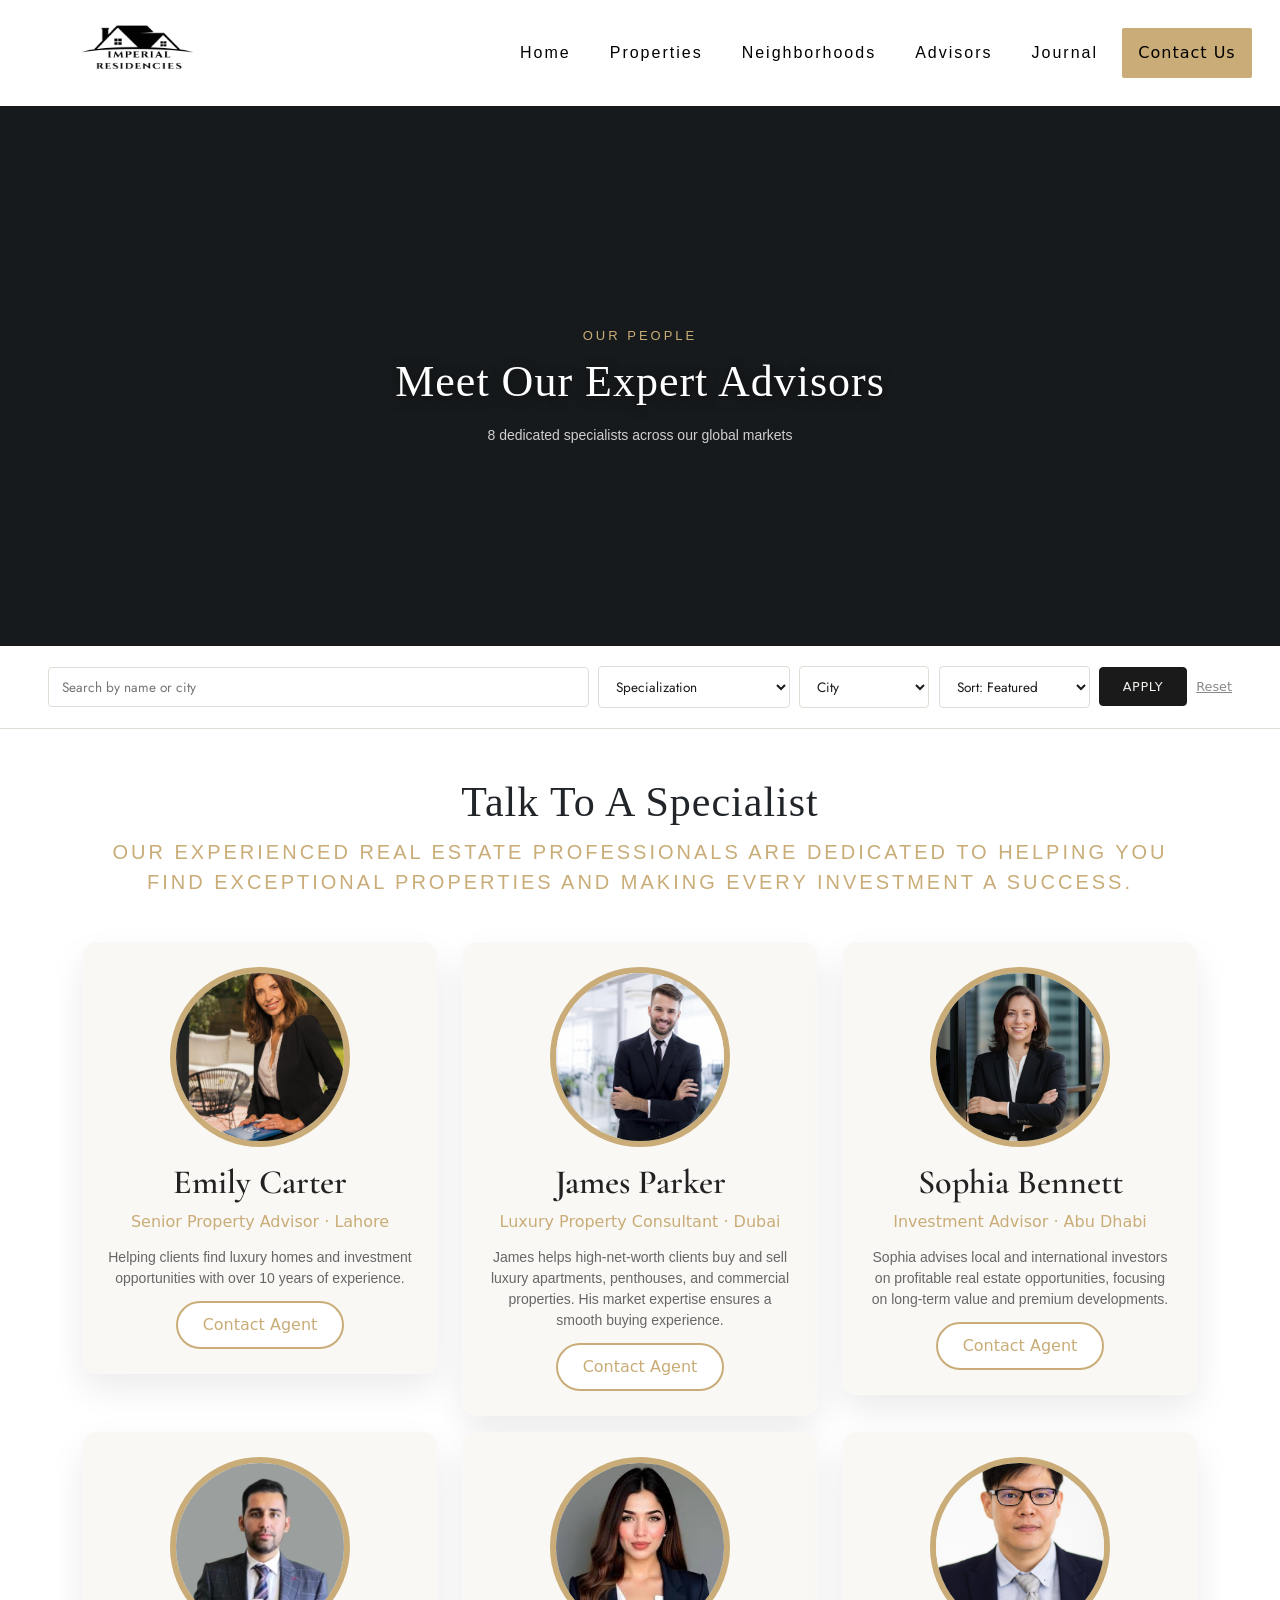
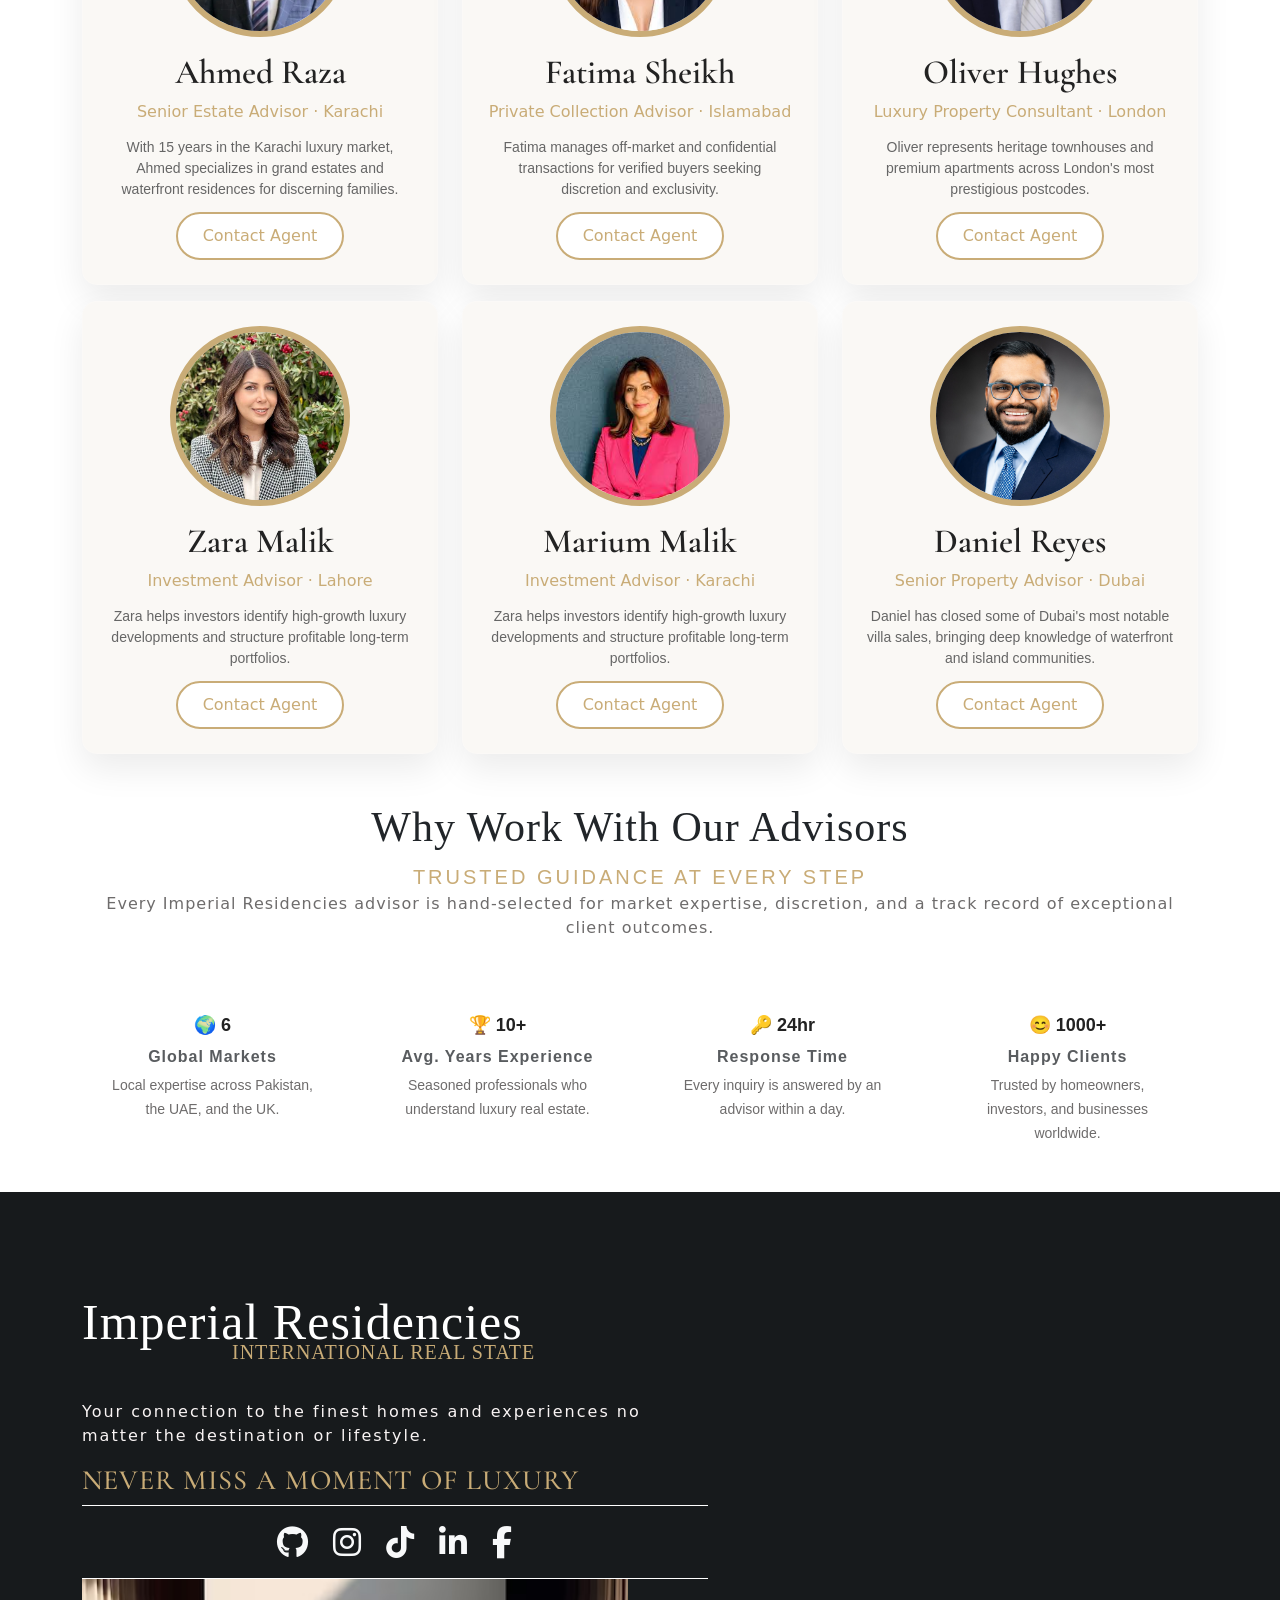
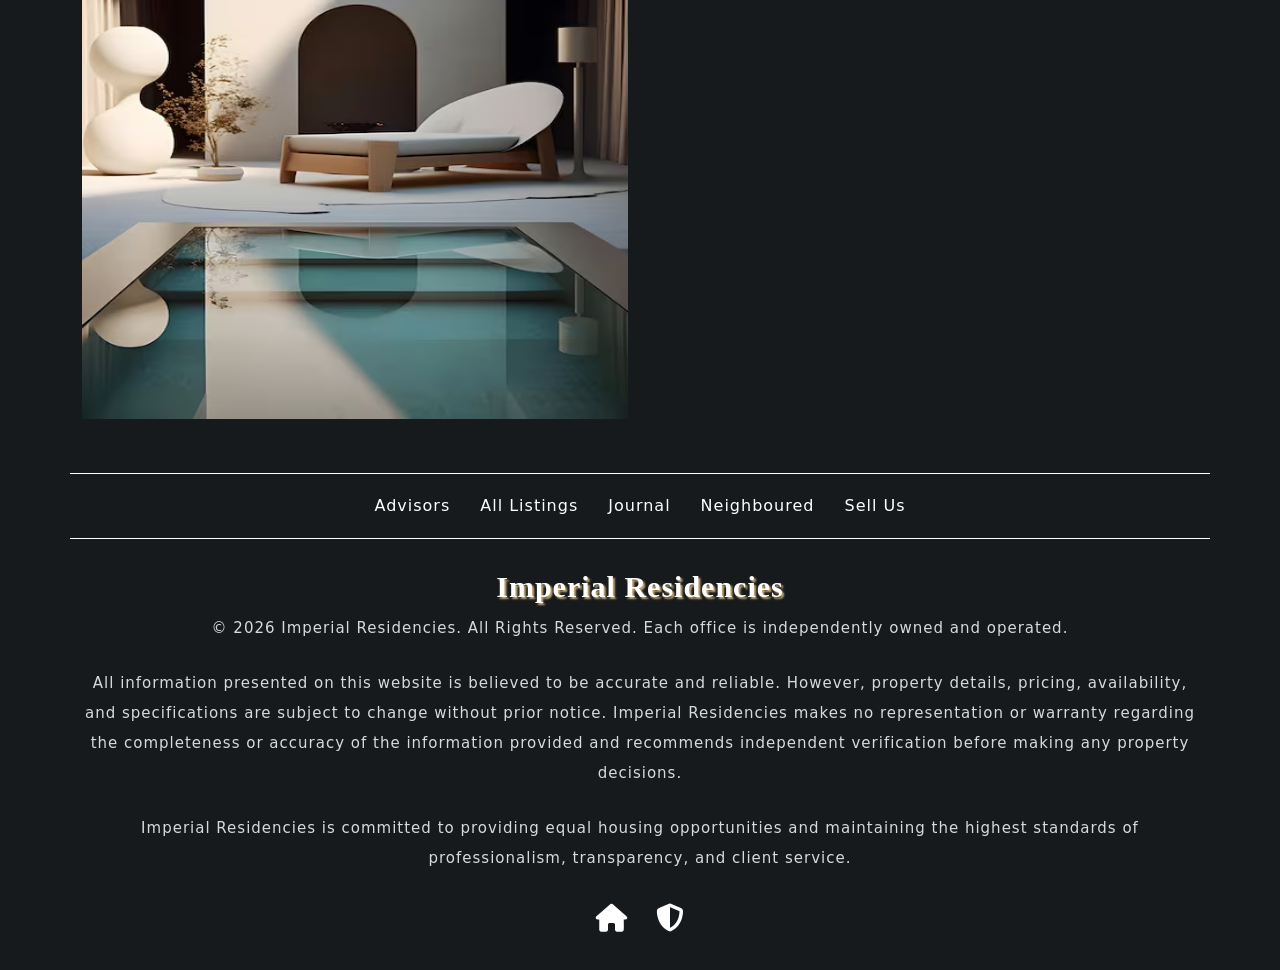
==== commit b6bedef8: "add more files" ====
--- a/advisors.html
+++ b/advisors.html
@@ -37,12 +37,15 @@
             <div class="collapse navbar-collapse" id="navbarSupportedContent">
                 <ul class="navbar-nav ms-auto mb-2 mb-lg-0">
                     <li class="nav-item"><a class="nav-link text-black" href="index.html">Home</a></li>
-                    <li class="nav-item dropdown">
-                        <a class="nav-link dropdown-toggle text-black" href="properties.html" role="button"
-                            data-bs-toggle="dropdown" aria-expanded="false">Properties</a>
+                   <li class="nav-item dropdown">
+                        <a class="nav-link text-black" href="properties.html">
+                            Properties
+                        </a>
+
                         <ul class="dropdown-menu">
                             <li><a class="dropdown-item" href="listing.html">All Listings</a></li>
-                            <li><a class="dropdown-item" href="privatecollection.html">Private Collection (off-market)</a></li>
+                            <li><a class="dropdown-item" href="privatecollection.html">Private Collection
+                                    (off-market)</a></li>
                             <li><a class="dropdown-item" href="sell.html">Sell With Us</a></li>
                         </ul>
                     </li>
--- a/style.css
+++ b/style.css
@@ -165,7 +165,31 @@
 }
 
 
-
+/* Hover par dropdown open */
+
+.nav-item.dropdown:hover .dropdown-menu{
+    display:block;
+    margin-top:0;
+}
+
+/* Arrow remove */
+
+.nav-link.dropdown-toggle::after{
+    display:none !important;
+}
+
+/* Dropdown hover */
+
+.dropdown-item:hover{
+    background:#c9ac77;
+    color:#fff;
+}
+
+.dropdown-item:focus,
+.dropdown-item:active{
+    background:#c9ac77 !important;
+    color:#fff !important;
+}
 .hero {
 
     position: relative;
@@ -709,47 +733,47 @@
 }
 
 /* neighboured section */
-.neighboured-hero{
-    position:relative;
-    height:60vh;
-    background:url("assests/neighbour\ hero\ img.jfif");
-    background-size:cover;
-    background-position:center;
-    display:flex;
-    justify-content:center;
-    align-items:center;
-    text-align:center;
-    overflow:hidden;
-}
-
-.neighbouredhero-overlay{
-    position:absolute;
-    inset:0;
-    background:rgba(0,0,0,.45);
-}
-
-.neighbouredhero-content{
-    position:relative;
-    z-index:2;
-    color:white;
-}
-
-.neighbouredhero-content h1{
-    font-size:70px;
-    font-family:'Cormorant Garamond',serif;
-}
-
-.neighbouredhero-content p{
-    width:650px;
-    max-width:90%;
-    margin:auto;
-    font-size:18px;
-}
-
-.neighbouredhero-content .eyebrow{
-    color:#c9ac77;
-    letter-spacing:4px;
-    text-transform:uppercase;
+.neighboured-hero {
+    position: relative;
+    height: 60vh;
+    background: url("assests/neighbour\ hero\ img.jfif");
+    background-size: cover;
+    background-position: center;
+    display: flex;
+    justify-content: center;
+    align-items: center;
+    text-align: center;
+    overflow: hidden;
+}
+
+.neighbouredhero-overlay {
+    position: absolute;
+    inset: 0;
+    background: rgba(0, 0, 0, .45);
+}
+
+.neighbouredhero-content {
+    position: relative;
+    z-index: 2;
+    color: white;
+}
+
+.neighbouredhero-content h1 {
+    font-size: 70px;
+    font-family: 'Cormorant Garamond', serif;
+}
+
+.neighbouredhero-content p {
+    width: 650px;
+    max-width: 90%;
+    margin: auto;
+    font-size: 18px;
+}
+
+.neighbouredhero-content .eyebrow {
+    color: #c9ac77;
+    letter-spacing: 4px;
+    text-transform: uppercase;
 }
 
 .neighboured-section {
@@ -796,44 +820,46 @@
     height: 280px;
     overflow: hidden;
 }
-.neighboured-img-wrap img{
-
-    width:100%;
-
-    height:100%;
-
-    object-fit:cover;
-
-    transition:.7s;
-
-}
-
-.neighboured-card:hover img{
-
-    transform:scale(1.1);
-
-}
-.neighboured-img-wrap::after{
-
-content:"";
-
-position:absolute;
-
-inset:0;
-
-background:linear-gradient(to top,
-rgba(0,0,0,.70),
-rgba(0,0,0,.10));
-
-opacity:0;
-
-transition:.5s;
-
-}
-
-.neighboured-card:hover .neighboured-img-wrap::after{
-
-opacity:1;
+
+.neighboured-img-wrap img {
+
+    width: 100%;
+
+    height: 100%;
+
+    object-fit: cover;
+
+    transition: .7s;
+
+}
+
+.neighboured-card:hover img {
+
+    transform: scale(1.1);
+
+}
+
+.neighboured-img-wrap::after {
+
+    content: "";
+
+    position: absolute;
+
+    inset: 0;
+
+    background: linear-gradient(to top,
+            rgba(0, 0, 0, .70),
+            rgba(0, 0, 0, .10));
+
+    opacity: 0;
+
+    transition: .5s;
+
+}
+
+.neighboured-card:hover .neighboured-img-wrap::after {
+
+    opacity: 1;
 
 }
 
@@ -865,24 +891,26 @@
 .neighboured-card:hover .neighboured-img-wrap {
     transform: scale(1.08);
 }
-.neighbour-info{
-    display:flex;
-    justify-content:space-between;
-    margin:18px 0;
-    font-size:14px;
-    color:#666;
-}
-
-.neighbour-info i{
-    color:#c9ac77;
-    margin-right:5px;
-}
-
-.neighboured-text{
-    min-height:72px;
-    line-height:1.7;
-    color:#666;
-}
+
+.neighbour-info {
+    display: flex;
+    justify-content: space-between;
+    margin: 18px 0;
+    font-size: 14px;
+    color: #666;
+}
+
+.neighbour-info i {
+    color: #c9ac77;
+    margin-right: 5px;
+}
+
+.neighboured-text {
+    min-height: 72px;
+    line-height: 1.7;
+    color: #666;
+}
+
 .neighboured-text {
     color: rgb(110, 108, 108);
     font-size: 14px;
@@ -917,11 +945,11 @@
     display: none;
 }
 
-.location-tag{
+.location-tag {
     position: absolute;
     top: 15px;
     left: 15px;
-    background: rgba(0,0,0,0.65);
+    background: rgba(0, 0, 0, 0.65);
     color: #fff;
     padding: 8px 16px;
     border-radius: 30px;
@@ -934,9 +962,10 @@
     backdrop-filter: blur(6px);
 }
 
-.location-tag i{
+.location-tag i {
     color: #c9ac77;
 }
+
 /* agent/advisors sec */
 .agent-card {
     background: rgba(255, 255, 255, .08);
@@ -2439,7 +2468,7 @@
 textarea.form-control {
     height: 180px !important;
     padding-top: 20px;
-   
+
 }
 
 /*==============================
@@ -2469,78 +2498,2293 @@
     color: #d6d6d6;
 
 }
-.sell-btn{
-    display:inline-block;
-    padding:16px 42px;
+
+.sell-btn {
+    display: inline-block;
+    padding: 16px 42px;
+    background: #c9ac77;
+    color: #fff;
+    border: none;
+    text-decoration: none;
+    cursor: pointer;
+    transition: .3s;
+}
+
+.sell-btn:hover {
+    background: #000;
+    color: #fff;
+}
+
+/*==============================
+RESPONSIVE
+==============================*/
+
+@media(max-width:992px) {
+
+    .sell-title {
+
+        font-size: 48px;
+
+    }
+
+    .section-title {
+
+        font-size: 38px;
+
+    }
+
+    .sell-text {
+
+        width: 100%;
+
+    }
+
+    .sell-cta p {
+
+        width: 100%;
+
+    }
+
+}
+
+@media(max-width:576px) {
+
+    .sell-title {
+
+        font-size: 34px;
+
+    }
+
+    .section-title {
+
+        font-size: 30px;
+
+    }
+
+    .sell-btn {
+
+        width: 100%;
+        text-align: center;
+
+    }
+
+    .process-card {
+
+        margin-bottom: 20px;
+
+    }
+
+}
+
+/* journal page */
+
+
+/* =========================
+   JOURNAL HERO
+========================= */
+
+.journal-hero{
+    background-color: #171a1c;
+    padding: 70px 0 50px;
+    text-align: center;
+    height: 60vh;
+    
+     display: flex;
+    justify-content: center;   /* Horizontal center */
+    align-items: center;       /* Vertical center */
+
+    text-align: center;
+}
+
+.journal-small-title{
+    color: #c9ac77;
+    letter-spacing: 3px;
+    text-transform: uppercase;
+    font-size: 13px;
+    font-family: sans-serif;
+    margin-bottom: 10px;
+    display: block;
+}
+
+.journal-hero h1{
+    color: #fff;
+    font-family: 'Times New Roman', Times, serif;
+    font-size: 44px;
+    letter-spacing: 1px;
+    margin-bottom: 10px;
+}
+
+.hero-text{
+    color: #cfcfcf;
+    font-size: 14px;
+    font-family: sans-serif;
+    max-width: 700px;
+    margin: 0 auto;
+    line-height: 1.8;
+}
+
+@media(max-width:768px){
+
+    .journal-hero{
+        padding: 60px 20px 40px;
+    }
+
+    .journal-hero h1{
+        font-size: 34px;
+    }
+
+    .hero-text{
+        font-size: 13px;
+    }
+}
+
+
+
+/* =========================
+       SEARCH BOX
+========================= */
+
+
+/* =========================
+   JOURNAL SEARCH BAR
+========================= */
+
+
+.journal-search-box {
+
+    display: flex;
+    justify-content: center;
+
+}
+
+
+
+.journal-search-wrapper {
+
+    width: 70%;
+    position: relative;
+
+}
+
+
+
+.journal-search-wrapper i {
+
+    position: absolute;
+    left: 25px;
+    top: 50%;
+    transform: translateY(-50%);
+
+    color: #c9ac77;
+    font-size: 18px;
+
+}
+
+
+
+.journal-search-wrapper input {
+
+
+    width: 100%;
+    height: 60px;
+
+    border: 1px solid #c9ac77;
+
+    padding: 0 25px 0 60px;
+
+    font-size: 16px;
+
+    font-family: 'Jost', sans-serif;
+
+    outline: none;
+
+    background: white;
+
+    transition: .4s;
+
+}
+
+
+
+.journal-search-wrapper input::placeholder {
+
+    color: #999;
+    letter-spacing: 1px;
+
+}
+
+
+
+.journal-search-wrapper input:focus {
+
+    border-color: #111;
+
+    box-shadow:
+        0 10px 30px rgba(201, 172, 119, .25);
+
+}
+
+
+
+
+
+@media(max-width:768px) {
+
+    .journal-search-wrapper {
+
+        width: 100%;
+
+    }
+
+}
+
+
+
+
+/* =========================
+      CATEGORY BUTTONS
+========================= */
+
+
+.category-buttons button {
+
+
+    background: white;
+    border: 1px solid #c9ac77;
+    padding: 12px 30px;
+    margin: 5px;
+    color: #333;
+    cursor: pointer;
+    transition: .4s;
+
+
+}
+
+
+
+.category-buttons button:hover {
+
+
+    background: #c9ac77;
+    color: white;
+
+
+}
+
+
+
+
+
+
+
+/* =========================
+      JOURNAL CARDS
+========================= */
+
+
+.journal-card {
+
+
+    background: white;
+    border: 1px solid #eeeeee;
+    height: 100%;
+    overflow: hidden;
+    transition: .4s;
+
+
+}
+
+
+
+.journal-card:hover {
+
+
+    transform: translateY(-12px);
+    box-shadow: 0 20px 40px rgba(0, 0, 0, .12);
+
+
+}
+
+
+
+
+.journal-img {
+
+
+    width: 100%;
+    height: 320px;
+    object-fit: cover;
+
+}
+
+
+
+
+
+/* Card Content */
+
+
+.journal-card-content {
+
+
+    padding: 30px;
+
+
+}
+
+
+
+.journal-category {
+
+
+    color: #c9ac77;
+    letter-spacing: 3px;
+    font-size: 12px;
+
+}
+
+
+
+.journal-card h3 {
+
+
+    font-size: 28px;
+    margin: 15px 0;
+
+}
+
+
+
+.journal-card p {
+
+
+    color: #777;
+    line-height: 1.7;
+
+}
+
+
+
+
+
+/* Read Button */
+
+
+.read-btn {
+
+
+    display: inline-block;
+    margin-top: 15px;
+    text-decoration: none;
+    color: #222;
+    border-bottom: 1px solid #c9ac77;
+    padding-bottom: 6px;
+    transition: .3s;
+
+
+}
+
+
+
+.read-btn:hover {
+
+
+    color: #c9ac77;
+
+}
+
+
+
+
+
+
+
+/* =========================
+       LOAD MORE BUTTON
+========================= */
+
+
+.load-btn {
+
+
+    background: #c9ac77;
+    color: white;
+    border: none;
+    padding: 15px 40px;
+    transition: .4s;
+
+
+}
+
+
+
+.load-btn:hover {
+
+    background: #111;
+
+
+
+}
+
+
+
+
+
+
+
+/* =========================
+       LUXURY BANNER
+========================= */
+
+
+.journal-banner {
+
+
+    background: #868585;
+    color: white;
+    padding: 100px 20px;
+
+
+}
+
+
+
+.journal-banner h2 {
+
+
+    font-size: 45px;
+    margin-bottom: 20px;
+
+
+}
+
+
+
+.journal-banner p {
+
+
+    color: #ddd;
+    font-size: 18px;
+
+
+}
+
+
+
+
+
+
+
+
+/* =========================
+       IMAGE EFFECT
+========================= */
+
+
+.journal-card img {
+
+
+    transition: .5s;
+
+
+}
+
+
+.journal-card:hover img {
+
+
+    transform: scale(1.08);
+
+
+}
+
+
+
+
+
+
+/* =========================
+       RESPONSIVE
+========================= */
+
+
+@media(max-width:768px) {
+
+
+
+    .journal-hero {
+
+        padding: 80px 20px;
+
+    }
+
+
+
+    .journal-hero h1 {
+
+        font-size: 38px;
+
+    }
+
+
+
+    .journal-banner h2 {
+
+        font-size: 32px;
+
+    }
+
+
+
+}
+
+/* journal-detail  */
+.detail-hero {
+
+    padding: 100px 20px;
+    background: #f8f5ef;
+
+}
+
+
+
+.detail-hero h1 {
+
+    font-family: "Times New Roman", serif;
+    font-size: 55px;
+    margin: 20px 0;
+
+}
+
+
+
+.detail-hero p {
+
+    color: #c9ac77;
+    letter-spacing: 3px;
+
+}
+
+
+
+
+
+.detail-image {
+
+    width: 100%;
+    height: 600px;
+    object-fit: cover;
+    margin-bottom: 40px;
+
+}
+
+
+
+.article-content {
+
+    font-size: 18px;
+    line-height: 2;
+    color: #555;
+
+}
+
+
+
+.article-content p {
+
+    margin-bottom: 25px;
+
+}
+
+/* =========================
+   JOURNAL — ADVANCED FEATURES
+========================= */
+
+.journal-img-wrap {
+    position: relative;
+    overflow: hidden;
+}
+
+.journal-bookmark-btn {
+    position: absolute;
+    top: 14px;
+    right: 14px;
+    width: 42px;
+    height: 42px;
+    border-radius: 50%;
+    border: none;
+    background: rgba(0, 0, 0, .45);
+    color: #fff;
+    backdrop-filter: blur(4px);
+    display: flex;
+    align-items: center;
+    justify-content: center;
+    font-size: 16px;
+    cursor: pointer;
+    transition: .3s ease;
+    z-index: 2;
+}
+
+.journal-bookmark-btn:hover {
+    background: #c9ac77;
+    transform: scale(1.08);
+}
+
+.journal-bookmark-btn.is-active {
+    background: #c9ac77;
+    color: #fff;
+}
+
+.bookmark-filter-btn {
+    background: white;
+    border: 1px solid #c9ac77;
+    padding: 12px 28px;
+    margin: 5px;
+    color: #333;
+    cursor: pointer;
+    transition: .4s;
+}
+
+.bookmark-filter-btn i {
+    color: #c9ac77;
+    margin-right: 6px;
+    transition: .3s;
+}
+
+.bookmark-filter-btn:hover,
+.bookmark-filter-btn.is-active {
+    background: #c9ac77;
+    color: #fff;
+}
+
+.bookmark-filter-btn.is-active i,
+.bookmark-filter-btn:hover i {
+    color: #fff;
+}
+
+.category-buttons button.active {
+    background: #c9ac77;
+    color: #fff;
+}
+
+.journal-toolbar .results-text {
+    color: #777;
+    font-family: 'Jost', sans-serif;
+    font-size: 14px;
+}
+
+.journal-sort-select {
+    border: 1px solid #c9ac77;
+    background: #fff;
+    color: #333;
+    font-family: 'Jost', sans-serif;
+    font-size: 14px;
+    padding: 10px 16px;
+    border-radius: 4px;
+    cursor: pointer;
+}
+
+.journal-sort-select:focus {
+    outline: none;
+    border-color: #111;
+}
+
+.journal-meta {
+    display: flex;
+    gap: 18px;
+    font-size: 13px;
+    color: #999;
+    border-top: 1px solid #eee;
+    padding-top: 14px;
+    margin-top: 6px;
+    margin-bottom: 10px;
+    font-family: sans-serif;
+}
+
+.journal-meta i {
+    color: #c9ac77;
+    margin-right: 5px;
+}
+
+.journal-card mark {
+    background: rgba(201, 172, 119, .35);
+    color: inherit;
+    padding: 0 2px;
+}
+
+.no-results {
+    text-align: center;
+    padding: 60px 20px;
+    color: #777;
+    font-family: 'Jost', sans-serif;
+}
+
+.journal-fade-item {
+    opacity: 0;
+    transform: translateY(30px);
+    transition: opacity .6s ease, transform .6s ease;
+}
+
+.journal-fade-item.is-visible {
+    opacity: 1;
+    transform: translateY(0);
+}
+
+@media (prefers-reduced-motion: reduce) {
+    .journal-fade-item {
+        opacity: 1;
+        transform: none;
+        transition: none;
+    }
+}
+
+@media (max-width: 576px) {
+    .journal-toolbar {
+        flex-direction: column;
+        align-items: flex-start !important;
+    }
+}
+
+/* =========================
+   JOURNAL DETAIL PAGE
+========================= */
+
+.detail-hero {
+    padding: 90px 20px 70px;
+    background: #f8f5ef;
+    position: relative;
+    background-size: cover;
+    background-position: center;
+    transition: background-image .3s ease;
+}
+
+.detail-hero--image {
+    background-color: #171a1c;
+}
+
+.detail-hero--image .journal-small-title,
+.detail-hero--image h1 {
+    color: #fff;
+}
+
+.detail-hero--image .detail-breadcrumb,
+.detail-hero--image .detail-breadcrumb a {
+    color: #eee;
+}
+
+.detail-hero--image .detail-breadcrumb i {
+    color: #c9ac77;
+}
+
+.detail-breadcrumb {
+    font-family: sans-serif;
+    font-size: 13px;
+    color: #777;
+    margin-bottom: 22px;
+    letter-spacing: .5px;
+}
+
+.detail-breadcrumb a {
+    color: inherit;
+    text-decoration: none;
+}
+
+.detail-breadcrumb a:hover {
+    color: #c9ac77;
+}
+
+.detail-breadcrumb i {
+    color: #c9ac77;
+    margin: 0 8px;
+    font-size: 11px;
+}
+
+.detail-category-pill {
+    display: inline-block;
+    background: #c9ac77;
+    color: #fff;
+    font-family: sans-serif;
+    font-size: 12px;
+    letter-spacing: 2px;
+    text-transform: uppercase;
+    padding: 6px 18px;
+    border-radius: 20px;
+    margin-top: 10px;
+}
+
+.detail-meta {
+    display: flex;
+    justify-content: center;
+    gap: 24px;
+    margin-top: 20px;
+    font-family: sans-serif;
+    font-size: 14px;
+    color: #ddd;
+    flex-wrap: wrap;
+}
+
+.detail-hero:not(.detail-hero--image) .detail-meta {
+    color: #666;
+}
+
+.detail-meta i {
+    color: #c9ac77;
+    margin-right: 6px;
+}
+
+.detail-actions {
+    display: flex;
+    gap: 18px;
+    align-items: center;
+    margin-top: 30px;
+    flex-wrap: wrap;
+}
+
+.detail-back-btn {
+    display: inline-flex;
+    align-items: center;
+    gap: 8px;
+    color: #1a1a1a;
+    text-decoration: none;
+    border-bottom: 1px solid #c9ac77;
+    padding-bottom: 4px;
+    font-family: sans-serif;
+    letter-spacing: .5px;
+    transition: color .3s ease;
+}
+
+.detail-back-btn:hover {
+    color: #c9ac77;
+}
+
+.lux-btn {
+    display: inline-block;
+    background: #1a1a1a;
+    color: #fff;
+    text-decoration: none;
+    padding: 14px 36px;
+    letter-spacing: 2px;
+    text-transform: uppercase;
+    font-size: 13px;
+    border-radius: 2px;
+    font-family: sans-serif;
+    transition: background .3s ease;
+}
+
+.lux-btn:hover {
+    background: #c9ac77;
+    color: #fff;
+}
+
+.related-section {
+    background: #F2F5F7;
+}
+
+@media(max-width: 576px) {
+    .detail-hero h1 {
+        font-size: 34px;
+    }
+
+    .detail-meta {
+        gap: 14px;
+        font-size: 13px;
+    }
+
+    .detail-actions {
+        flex-direction: column;
+        align-items: flex-start;
+    }
+}
+
+/* =========================
+   PROPERTIES PAGE — ADVANCED FEATURES
+========================= */
+
+.prop-fav-btn {
+    position: absolute;
+    top: .9rem;
+    right: .9rem;
+    width: 38px;
+    height: 38px;
+    border-radius: 50%;
+    border: none;
+    background: rgba(0, 0, 0, .45);
+    color: #fff;
+    backdrop-filter: blur(4px);
+    display: flex;
+    align-items: center;
+    justify-content: center;
+    font-size: 15px;
+    cursor: pointer;
+    transition: .3s ease;
+    z-index: 2;
+}
+
+.prop-fav-btn:hover {
+    background: #c9ac77;
+    transform: scale(1.08);
+}
+
+.prop-fav-btn.is-active {
+    background: #c9ac77;
+    color: #fff;
+}
+
+/* when both tag + fav button are present, keep fav button clear of the index number */
+.prop-index {
+    top: .9rem;
+}
+
+.prop-fav-btn {
+    top: 3.1rem;
+}
+
+.favorites-filter-btn {
+    border: 1px solid var(--charcoal);
+    background: #fff;
+    color: var(--charcoal);
+    padding: .55rem 1.2rem;
+    font-size: .8rem;
+    letter-spacing: .05em;
+    border-radius: 4px;
+    cursor: pointer;
+    font-family: 'Jost', sans-serif;
+    transition: .3s ease;
+}
+
+.favorites-filter-btn i {
+    color: #c9ac77;
+    margin-right: 6px;
+    transition: .3s ease;
+}
+
+.favorites-filter-btn:hover,
+.favorites-filter-btn.is-active {
+    background: var(--charcoal);
+    color: #fff;
+}
+
+.favorites-filter-btn:hover i,
+.favorites-filter-btn.is-active i {
+    color: #c9ac77;
+}
+
+/* Active filter chips */
+.active-chips {
+    display: none;
+    flex-wrap: wrap;
+    gap: 10px;
+    padding-top: 1rem;
+}
+
+.filter-chip {
+    display: inline-flex;
+    align-items: center;
+    gap: 8px;
+    background: var(--stone);
+    border: 1px solid var(--line);
+    color: var(--charcoal);
+    font-family: 'Jost', sans-serif;
+    font-size: .78rem;
+    padding: .4rem .8rem;
+    border-radius: 20px;
+    cursor: pointer;
+    transition: .3s ease;
+}
+
+.filter-chip:hover {
+    background: #c9ac77;
+    color: #fff;
+    border-color: #c9ac77;
+}
+
+.filter-chip i {
+    font-size: .7rem;
+}
+
+@media(max-width: 576px) {
+    .filter-bar {
+        flex-direction: column;
+        align-items: stretch;
+    }
+
+    .filter-bar select,
+    .filter-bar input,
+    .filter-apply-btn,
+    .favorites-filter-btn {
+        width: 100%;
+    }
+}
+
+/* ==========================================
+CONTACT HERO
+========================================== */
+
+.contact-hero{
+    position: relative;
+    background: url("assests/contact\ hero\ img.jpg") center center/cover no-repeat;
+    min-height: 90vh;
+    display: flex;
+    align-items: center;
+    justify-content: center;
+}
+
+.contact-hero .hero-overlay{
+    position:absolute;
+    inset:0;
+    background:rgba(0,0,0,.55);
+}
+
+.contact-hero .hero-content{
+    position:relative;
+    z-index:2;
+    max-width:850px;
+    margin:auto;
+    text-align:center;
+}
+
+.contact-hero h1{
+    color:#fff;
+    font-size:65px;
+    font-family:"Times New Roman",serif;
+    margin-bottom:20px;
+    letter-spacing:1px;
+}
+
+.contact-hero p{
+    color:#ddd;
+    font-size:18px;
+    line-height:32px;
+    margin-bottom:40px;
+}
+
+.contact-hero .hero-btn{
+    background:#c9ac77;
+    color:#fff;
+    padding:16px 45px;
+    border-radius:0;
+    font-weight:600;
+    letter-spacing:2px;
+    text-transform:uppercase;
+    transition:.4s;
+}
+
+.contact-hero .hero-btn:hover{
+    background:#fff;
+    color:#111;
+}
+
+/* ==========================================
+CONTACT INFO
+========================================== */
+
+.contact-info{
+    background:#f8f6f2;
+    padding:100px 0;
+}
+
+.contact-info .info-card{
+    background:#fff;
+    padding:45px 30px;
+    text-align:center;
+    border:1px solid #ebe7df;
+    transition:.4s;
+    height:100%;
+}
+
+.contact-info .info-card:hover{
+    transform:translateY(-10px);
+    border-color:#c9ac77;
+    box-shadow:0 18px 40px rgba(0,0,0,.08);
+}
+
+.contact-info .info-card i{
+    width:75px;
+    height:75px;
+    background:#c9ac77;
+    color:#fff;
+    border-radius:50%;
+    line-height:75px;
+    font-size:28px;
+    margin-bottom:25px;
+}
+
+.contact-info .info-card h4{
+    font-family:"Times New Roman",serif;
+    font-size:28px;
+    margin-bottom:18px;
+    color:#111;
+}
+
+.contact-info .info-card p{
+    color:#666;
+    font-size:16px;
+    line-height:28px;
+    margin:0;
+}
+
+/* ==========================================
+CONTACT FORM
+========================================== */
+
+.contact-form-section{
+    padding:110px 0;
+    background:#fff;
+}
+
+.contact-form-section .small-title{
+    color:#c9ac77;
+    letter-spacing:3px;
+    font-size:14px;
+    font-weight:700;
+    display:block;
+    margin-bottom:15px;
+}
+
+.contact-form-section h2{
+    font-family:"Times New Roman",serif;
+    font-size:50px;
+    color:#111;
+    margin-bottom:25px;
+}
+
+.contact-form-section p{
+    color:#666;
+    line-height:30px;
+    margin-bottom:30px;
+}
+
+.contact-list{
+    padding:0;
+    margin:0;
+    list-style:none;
+}
+
+.contact-list li{
+    margin-bottom:18px;
+    font-size:17px;
+    color:#444;
+}
+
+.contact-list li i{
+    color:#c9ac77;
+    margin-right:12px;
+}
+
+.contact-form-section form{
+    background:#f8f6f2;
+    padding:45px;
+    border:1px solid #ebe7df;
+}
+
+.contact-form-section .form-control,
+.contact-form-section .form-select{
+    height:58px;
+    border-radius:0;
+    border:1px solid #ddd;
+    box-shadow:none;
+    font-size:16px;
+}
+
+.contact-form-section textarea.form-control{
+    height:180px;
+    resize:none;
+    padding-top:18px;
+}
+
+.contact-form-section .form-control:focus,
+.contact-form-section .form-select:focus{
+    border-color:#c9ac77;
+    box-shadow:none;
+}
+
+.contact-form-section .submit-btn{
     background:#c9ac77;
     color:#fff;
     border:none;
+    padding:15px 40px;
+    letter-spacing:2px;
+    text-transform:uppercase;
+    transition:.4s;
+}
+
+.contact-form-section .submit-btn:hover{
+    background:#111;
+    color:#fff;
+}
+
+#successMessage{
+    border-radius:0;
+    border:none;
+    margin-top:25px;
+}
+/* ==========================================
+WHY CHOOSE US
+========================================== */
+
+.why-contact{
+    background:#f8f6f2;
+    padding:110px 0;
+}
+
+.why-contact .small-title{
+    color:#c9ac77;
+    letter-spacing:3px;
+    font-size:14px;
+    font-weight:700;
+    text-transform:uppercase;
+    display:block;
+    margin-bottom:15px;
+}
+
+.why-contact h2{
+    font-family:"Times New Roman",serif;
+    font-size:52px;
+    color:#111;
+    margin-bottom:60px;
+}
+
+.why-contact .why-card{
+    background:#fff;
+    padding:50px 35px;
+    text-align:center;
+    border:1px solid #ebe7df;
+    transition:.4s;
+    height:100%;
+}
+
+.why-contact .why-card:hover{
+    transform:translateY(-10px);
+    border-color:#c9ac77;
+    box-shadow:0 20px 45px rgba(0,0,0,.08);
+}
+
+.why-contact .why-card i{
+    width:90px;
+    height:90px;
+    line-height:90px;
+    background:#c9ac77;
+    color:#fff;
+    border-radius:50%;
+    font-size:35px;
+    margin-bottom:25px;
+}
+
+.why-contact .why-card h4{
+    font-family:"Times New Roman",serif;
+    font-size:30px;
+    margin-bottom:18px;
+    color:#111;
+}
+
+.why-contact .why-card p{
+    color:#666;
+    line-height:30px;
+    margin:0;
+}
+
+
+/* ==========================================
+FAQ SECTION
+========================================== */
+
+.faq-section{
+    padding:110px 0;
+    background:#fff;
+}
+
+.faq-section .small-title{
+    color:#c9ac77;
+    letter-spacing:3px;
+    font-size:14px;
+    font-weight:700;
+    text-transform:uppercase;
+    display:block;
+    margin-bottom:15px;
+}
+
+.faq-section h2{
+    font-family:"Times New Roman",serif;
+    font-size:50px;
+    color:#111;
+    margin-bottom:60px;
+}
+
+.faq-section .accordion-item{
+    border:1px solid #ebe7df;
+    margin-bottom:18px;
+    border-radius:0;
+    overflow:hidden;
+}
+
+.faq-section .accordion-button{
+    background:#fff;
+    color:#111;
+    font-size:18px;
+    font-weight:600;
+    box-shadow:none;
+    padding:22px 25px;
+}
+
+.faq-section .accordion-button:not(.collapsed){
+    background:#c9ac77;
+    color:#fff;
+}
+
+.faq-section .accordion-button:focus{
+    box-shadow:none;
+}
+
+.faq-section .accordion-body{
+    padding:25px;
+    font-size:16px;
+    color:#666;
+    line-height:30px;
+}
+
+
+/* ==========================================
+MAP SECTION
+========================================== */
+
+.map-section{
+    width:100%;
+    overflow:hidden;
+}
+
+.map-section iframe{
+    width:100%;
+    height:500px;
+    border:0;
+    filter:grayscale(100%);
+    transition:.5s;
+}
+
+.map-section iframe:hover{
+    filter:grayscale(0%);
+}
+
+
+/* ==========================================
+RESPONSIVE
+========================================== */
+
+@media(max-width:992px){
+
+.contact-hero h1{
+    font-size:48px;
+}
+
+.contact-form-section h2,
+.why-contact h2,
+.faq-section h2{
+    font-size:40px;
+}
+
+.contact-form-section form{
+    margin-top:40px;
+}
+
+}
+
+
+@media(max-width:768px){
+
+.contact-hero{
+    min-height:70vh;
+}
+
+.contact-hero h1{
+    font-size:38px;
+}
+
+.contact-hero p{
+    font-size:16px;
+    line-height:28px;
+}
+
+.contact-info{
+    padding:70px 0;
+}
+
+.contact-form-section{
+    padding:80px 0;
+}
+
+.why-contact{
+    padding:80px 0;
+}
+
+.faq-section{
+    padding:80px 0;
+}
+
+.contact-form-section h2,
+.why-contact h2,
+.faq-section h2{
+    font-size:34px;
+}
+
+.contact-form-section form{
+    padding:30px;
+}
+
+.map-section iframe{
+    height:350px;
+}
+
+}
+
+
+@media(max-width:576px){
+
+.contact-hero h1{
+    font-size:30px;
+}
+
+.contact-hero p{
+    font-size:15px;
+}
+
+.contact-hero .hero-btn{
+    padding:14px 28px;
+    font-size:14px;
+}
+
+.contact-info .info-card{
+    padding:35px 20px;
+}
+
+.contact-info .info-card h4{
+    font-size:24px;
+}
+
+.contact-form-section h2,
+.why-contact h2,
+.faq-section h2{
+    font-size:28px;
+}
+
+.contact-form-section form{
+    padding:22px;
+}
+
+.contact-form-section .submit-btn{
+    width:100%;
+}
+
+.why-contact .why-card{
+    padding:35px 25px;
+}
+
+}
+/*=========================================
+PROPERTY DETAILS PAGE
+=========================================*/
+
+.property-details-hero{
+    position: relative;
+    background: linear-gradient(rgba(0,0,0,.55),rgba(0,0,0,.55)),
+    url("assests/listing img/clifton villa.jfif");
+    background-size: cover;
+    background-position: center;
+    background-repeat: no-repeat;
+    height: 70vh;
+    display: flex;
+    align-items: center;
+}
+
+.property-details-overlay{
+    position:absolute;
+    inset:0;
+    background:rgba(0,0,0,.25);
+}
+
+.property-details-heading{
+    position:relative;
+    z-index:2;
+    color:#fff;
+}
+
+.property-details-tag{
+    display:inline-block;
+    padding:10px 24px;
+    background:#c9ac77;
+    color:#fff;
+    font-size:14px;
+    letter-spacing:2px;
+    margin-bottom:20px;
+    text-transform:uppercase;
+}
+
+.property-details-heading h1{
+
+    font-family:'Cormorant Garamond',serif;
+    font-size:65px;
+    font-weight:700;
+    margin-bottom:15px;
+}
+
+.property-details-location{
+
+    font-size:18px;
+    margin-bottom:20px;
+    color:#f3f3f3;
+
+}
+
+.property-details-location i{
+
+    color:#c9ac77;
+    margin-right:10px;
+
+}
+
+.property-details-price{
+
+    font-family:'Cormorant Garamond',serif;
+    font-size:45px;
+    color:#c9ac77;
+
+}
+
+
+
+/*=========================================
+IMAGE GALLERY
+=========================================*/
+
+.property-gallery{
+
+    padding:90px 0;
+    background:#faf8f5;
+
+}
+
+.property-main-image{
+
+    width:100%;
+    height:650px;
+    object-fit:cover;
+    border-radius:12px;
+    transition:.4s;
+
+}
+
+.property-main-image:hover{
+
+    transform:scale(1.02);
+
+}
+
+.property-thumbnails{
+
+    display:flex;
+    flex-direction:column;
+    gap:18px;
+
+}
+
+.thumb{
+
+    width:100%;
+    height:148px;
+    object-fit:cover;
+    border-radius:10px;
+    cursor:pointer;
+    transition:.4s;
+    border:3px solid transparent;
+
+}
+
+.thumb:hover{
+
+    transform:translateY(-5px);
+
+}
+
+.active-thumb{
+
+    border-color:#c9ac77;
+
+}
+
+
+
+/*=========================================
+OVERVIEW
+=========================================*/
+
+.property-overview{
+
+    padding:90px 0;
+    background:#fff;
+
+}
+
+.property-section-title{
+
+    font-family:'Cormorant Garamond',serif;
+    font-size:46px;
+    color:#222;
+    margin-bottom:35px;
+
+}
+
+.property-description{
+
+    font-size:17px;
+    line-height:2;
+    color:#666;
+
+}
+
+
+
+/*=========================================
+FEATURE BOXES
+=========================================*/
+
+.property-features{
+
+    display:grid;
+    grid-template-columns:repeat(4,1fr);
+    gap:25px;
+    margin-top:50px;
+
+}
+
+.feature-box{
+
+    background:#fff;
+    border:1px solid #ececec;
+    padding:35px;
+    text-align:center;
+    transition:.4s;
+    border-radius:12px;
+
+}
+
+.feature-box:hover{
+
+    transform:translateY(-8px);
+    box-shadow:0 18px 40px rgba(0,0,0,.08);
+
+}
+
+.feature-box i{
+
+    font-size:40px;
+    color:#c9ac77;
+    margin-bottom:20px;
+
+}
+
+.feature-box h4{
+
+    font-size:35px;
+    margin-bottom:8px;
+    font-family:'Cormorant Garamond',serif;
+
+}
+
+.feature-box p{
+
+    color:#777;
+    margin:0;
+
+}
+
+
+
+/*=========================================
+RIGHT CARD
+=========================================*/
+
+.property-side-card{
+
+    background:#faf8f5;
+    padding:40px;
+    border-radius:15px;
+    position:sticky;
+    top:120px;
+    box-shadow:0 12px 30px rgba(0,0,0,.05);
+
+}
+
+.property-side-card h3{
+
+    font-family:'Cormorant Garamond',serif;
+    margin-bottom:30px;
+
+}
+
+.property-side-card ul{
+
+    padding:0;
+    list-style:none;
+
+}
+
+.property-side-card li{
+
+    margin-bottom:18px;
+    color:#666;
+
+}
+
+.property-side-card li i{
+
+    color:#c9ac77;
+    margin-right:10px;
+
+}
+
+.property-contact-btn{
+
+    display:inline-block;
+    width:100%;
+    text-align:center;
+    padding:15px;
+    background:#c9ac77;
+    color:#fff;
     text-decoration:none;
+    border:none;
+    border-radius:6px;
+    transition:.4s;
+    margin-top:20px;
+
+}
+
+.property-contact-btn:hover{
+
+    background:#222;
+    color:#fff;
+
+}
+/*=========================================
+PROPERTY AMENITIES
+=========================================*/
+
+.property-amenities{
+    padding:100px 0;
+    background:#f8f6f2;
+}
+
+.amenity-card{
+    background:#fff;
+    padding:40px 25px;
+    text-align:center;
+    border-radius:12px;
+    transition:.4s;
+    border:1px solid #ececec;
+    margin-bottom:25px;
+}
+
+.amenity-card:hover{
+    transform:translateY(-10px);
+    box-shadow:0 20px 40px rgba(0,0,0,.08);
+}
+
+.amenity-card i{
+    font-size:45px;
+    color:#c9ac77;
+    margin-bottom:20px;
+}
+
+.amenity-card h5{
+    font-size:18px;
+    color:#222;
+    font-weight:600;
+    margin:0;
+}
+
+
+/*=========================================
+PROPERTY INFORMATION
+=========================================*/
+
+.property-information{
+    padding:100px 0;
+    background:#fff;
+}
+
+.property-list{
+    list-style:none;
+    padding:0;
+    margin-top:35px;
+}
+
+.property-list li{
+    padding:16px 0;
+    border-bottom:1px solid #ececec;
+    font-size:17px;
+    color:#666;
+    transition:.3s;
+}
+
+.property-list li:hover{
+    color:#c9ac77;
+    padding-left:12px;
+}
+
+
+/*=========================================
+FLOOR PLAN
+=========================================*/
+
+.floor-plan{
+    padding:100px 0;
+    background:#faf8f5;
+}
+
+.floor-plan-image{
+    width:100%;
+    max-width:950px;
+    border-radius:12px;
+    box-shadow:0 20px 45px rgba(0,0,0,.08);
+    transition:.4s;
+}
+
+.floor-plan-image:hover{
+    transform:scale(1.02);
+}
+
+
+/*=========================================
+PROPERTY MAP
+=========================================*/
+
+.property-map{
+    padding:100px 0;
+    background:#fff;
+}
+
+.property-map iframe{
+    width:100%;
+    border:0;
+    border-radius:15px;
+    min-height:500px;
+    box-shadow:0 18px 40px rgba(0,0,0,.08);
+}
+
+
+/*=========================================
+PROPERTY VIDEO
+=========================================*/
+
+.property-video{
+    padding:100px 0;
+    background:#f8f6f2;
+}
+
+.property-video iframe{
+    border-radius:15px;
+    box-shadow:0 20px 45px rgba(0,0,0,.08);
+}
+
+
+/*=========================================
+SECTION SPACING
+=========================================*/
+
+.property-gallery,
+.property-overview,
+.property-amenities,
+.property-information,
+.floor-plan,
+.property-map,
+.property-video{
+    overflow:hidden;
+}
+
+
+/*=========================================
+ANIMATION
+=========================================*/
+
+.property-gallery img,
+.amenity-card,
+.feature-box,
+.property-side-card{
+
+    transition:all .4s ease;
+
+}
+
+.property-gallery img:hover{
+
     cursor:pointer;
-    transition:.3s;
-}
-
-.sell-btn:hover{
-    background:#000;
+
+}
+
+
+/*=========================================
+RESPONSIVE
+=========================================*/
+
+@media(max-width:991px){
+
+.property-features{
+
+grid-template-columns:repeat(2,1fr);
+
+}
+
+.property-main-image{
+
+height:450px;
+
+}
+
+.property-thumbnails{
+
+margin-top:30px;
+flex-direction:row;
+flex-wrap:wrap;
+
+}
+
+.thumb{
+
+width:48%;
+height:120px;
+
+}
+
+.property-side-card{
+
+margin-top:40px;
+position:relative;
+top:0;
+
+}
+
+.property-details-heading h1{
+
+font-size:48px;
+
+}
+
+.property-details-price{
+
+font-size:35px;
+
+}
+
+}
+
+
+@media(max-width:768px){
+
+.property-section-title{
+
+font-size:34px;
+
+}
+
+.property-features{
+
+grid-template-columns:1fr;
+
+}
+
+.property-main-image{
+
+height:320px;
+
+}
+
+.thumb{
+
+width:100%;
+height:100px;
+
+}
+
+.property-details-heading h1{
+
+font-size:38px;
+
+}
+
+.property-details-price{
+
+font-size:28px;
+
+}
+
+.property-details-hero{
+
+height:55vh;
+
+}
+
+}
+/*=========================================
+PROPERTY AGENT
+=========================================*/
+
+.property-agent{
+    padding:100px 0;
+    background:#ffffff;
+}
+
+.agent-card{
+    background:#faf8f5;
+    padding:40px;
+    text-align:center;
+    border-radius:15px;
+    box-shadow:0 15px 35px rgba(0,0,0,.08);
+    transition:.4s;
+}
+
+.agent-card:hover{
+    transform:translateY(-10px);
+}
+
+.agent-card img{
+    width:180px;
+    height:180px;
+    object-fit:cover;
+    border-radius:50%;
+    border:6px solid #c9ac77;
+}
+
+.agent-card h3{
+    margin-top:25px;
+    font-family:'Cormorant Garamond',serif;
+    font-size:34px;
+    color:#222;
+}
+
+.agent-card p{
+    color:#666;
+    margin-bottom:12px;
+}
+
+.agent-card i{
+    color:#c9ac77;
+    margin-right:8px;
+}
+
+/*=========================================
+CONTACT FORM
+=========================================*/
+
+.contact-form-box{
+    background:#faf8f5;
+    padding:50px;
+    border-radius:15px;
+    box-shadow:0 15px 35px rgba(0,0,0,.08);
+}
+
+.contact-form-box .form-control{
+    height:58px;
+    border-radius:8px;
+    border:1px solid #ddd;
+    box-shadow:none;
+    margin-bottom:20px;
+}
+
+.contact-form-box textarea.form-control{
+    height:180px;
+    resize:none;
+    padding-top:15px;
+}
+
+.contact-form-box .form-control:focus{
+    border-color:#c9ac77;
+    box-shadow:none;
+}
+
+/*=========================================
+SIMILAR PROPERTIES
+=========================================*/
+
+.similar-properties{
+    padding:100px 0;
+    background:#f8f6f2;
+}
+
+.property-card{
+    background:#fff;
+    border-radius:15px;
+    overflow:hidden;
+    box-shadow:0 15px 35px rgba(0,0,0,.08);
+    transition:.4s;
+    margin-bottom:30px;
+}
+
+.property-card:hover{
+    transform:translateY(-10px);
+}
+
+.property-card img{
+    width:100%;
+    height:260px;
+    object-fit:cover;
+    transition:.4s;
+}
+
+.property-card:hover img{
+    transform:scale(1.08);
+}
+
+.property-card-body{
+    padding:25px;
+}
+
+.property-card-body h4{
+    font-family:'Cormorant Garamond',serif;
+    font-size:28px;
+    color:#222;
+}
+
+.property-card-body p{
+    color:#c9ac77;
+    font-size:20px;
+    font-weight:600;
+}
+
+/*=========================================
+CALL TO ACTION
+=========================================*/
+
+.property-cta{
+    padding:100px 0;
+    background:#1f1f1f;
+    text-align:center;
     color:#fff;
 }
-/*==============================
+
+.property-cta h2{
+    font-family:'Cormorant Garamond',serif;
+    font-size:55px;
+    margin-bottom:20px;
+}
+
+.property-cta p{
+    max-width:700px;
+    margin:0 auto 35px;
+    color:#ddd;
+    font-size:18px;
+    line-height:1.8;
+}
+
+/*=========================================
+SCROLL TOP
+=========================================*/
+
+.scroll-top{
+    position:fixed;
+    right:30px;
+    bottom:30px;
+    width:55px;
+    height:55px;
+    background:#c9ac77;
+    color:#fff;
+    display:flex;
+    justify-content:center;
+    align-items:center;
+    border-radius:50%;
+    text-decoration:none;
+    opacity:0;
+    visibility:hidden;
+    transition:.4s;
+    z-index:999;
+}
+
+.scroll-top.show{
+    opacity:1;
+    visibility:visible;
+}
+
+.scroll-top:hover{
+    background:#222;
+    color:#fff;
+}
+
+/*=========================================
+BUTTON HOVER
+=========================================*/
+
+.property-contact-btn{
+    transition:.4s;
+}
+
+.property-contact-btn:hover{
+    background:#222;
+    color:#fff;
+    transform:translateY(-3px);
+}
+
+/*=========================================
 RESPONSIVE
-==============================*/
-
-@media(max-width:992px) {
-
-    .sell-title {
-
-        font-size: 48px;
-
-    }
-
-    .section-title {
-
-        font-size: 38px;
-
-    }
-
-    .sell-text {
-
-        width: 100%;
-
-    }
-
-    .sell-cta p {
-
-        width: 100%;
-
-    }
-
-}
-
-@media(max-width:576px) {
-
-    .sell-title {
-
-        font-size: 34px;
-
-    }
-
-    .section-title {
-
-        font-size: 30px;
-
-    }
-
-    .sell-btn {
-
-        width: 100%;
-        text-align: center;
-
-    }
-
-    .process-card {
-
-        margin-bottom: 20px;
-
-    }
-
-}+=========================================*/
+
+@media(max-width:991px){
+
+.agent-card{
+    margin-bottom:40px;
+}
+
+.contact-form-box{
+    padding:35px;
+}
+
+.property-card img{
+    height:220px;
+}
+
+.property-cta h2{
+    font-size:42px;
+}
+
+}
+
+@media(max-width:768px){
+
+.property-agent,
+.similar-properties,
+.property-cta{
+    padding:70px 0;
+}
+
+.contact-form-box{
+    padding:25px;
+}
+
+.agent-card{
+    padding:25px;
+}
+
+.agent-card img{
+    width:140px;
+    height:140px;
+}
+
+.agent-card h3{
+    font-size:28px;
+}
+
+.property-card-body h4{
+    font-size:24px;
+}
+
+.property-cta h2{
+    font-size:34px;
+}
+
+.property-cta p{
+    font-size:16px;
+}
+
+.scroll-top{
+    width:48px;
+    height:48px;
+    right:20px;
+    bottom:20px;
+}
+
+}
